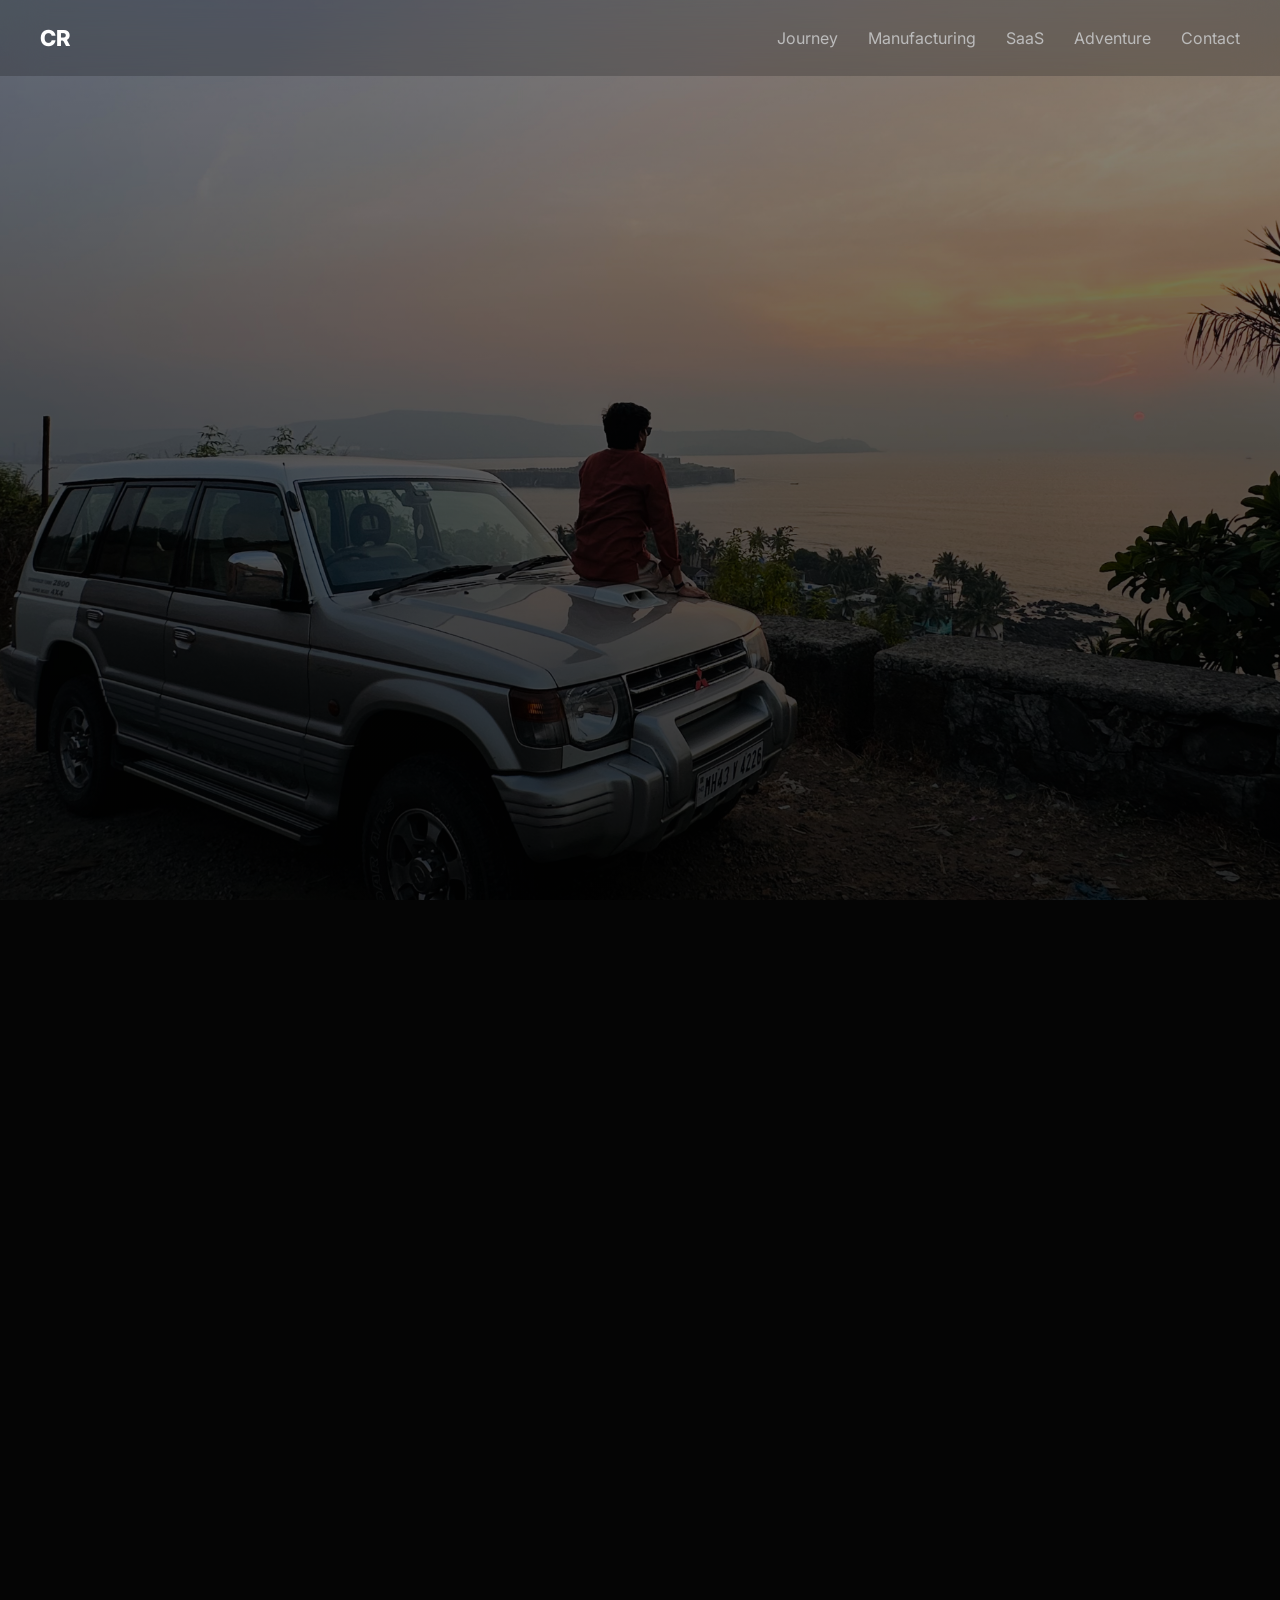
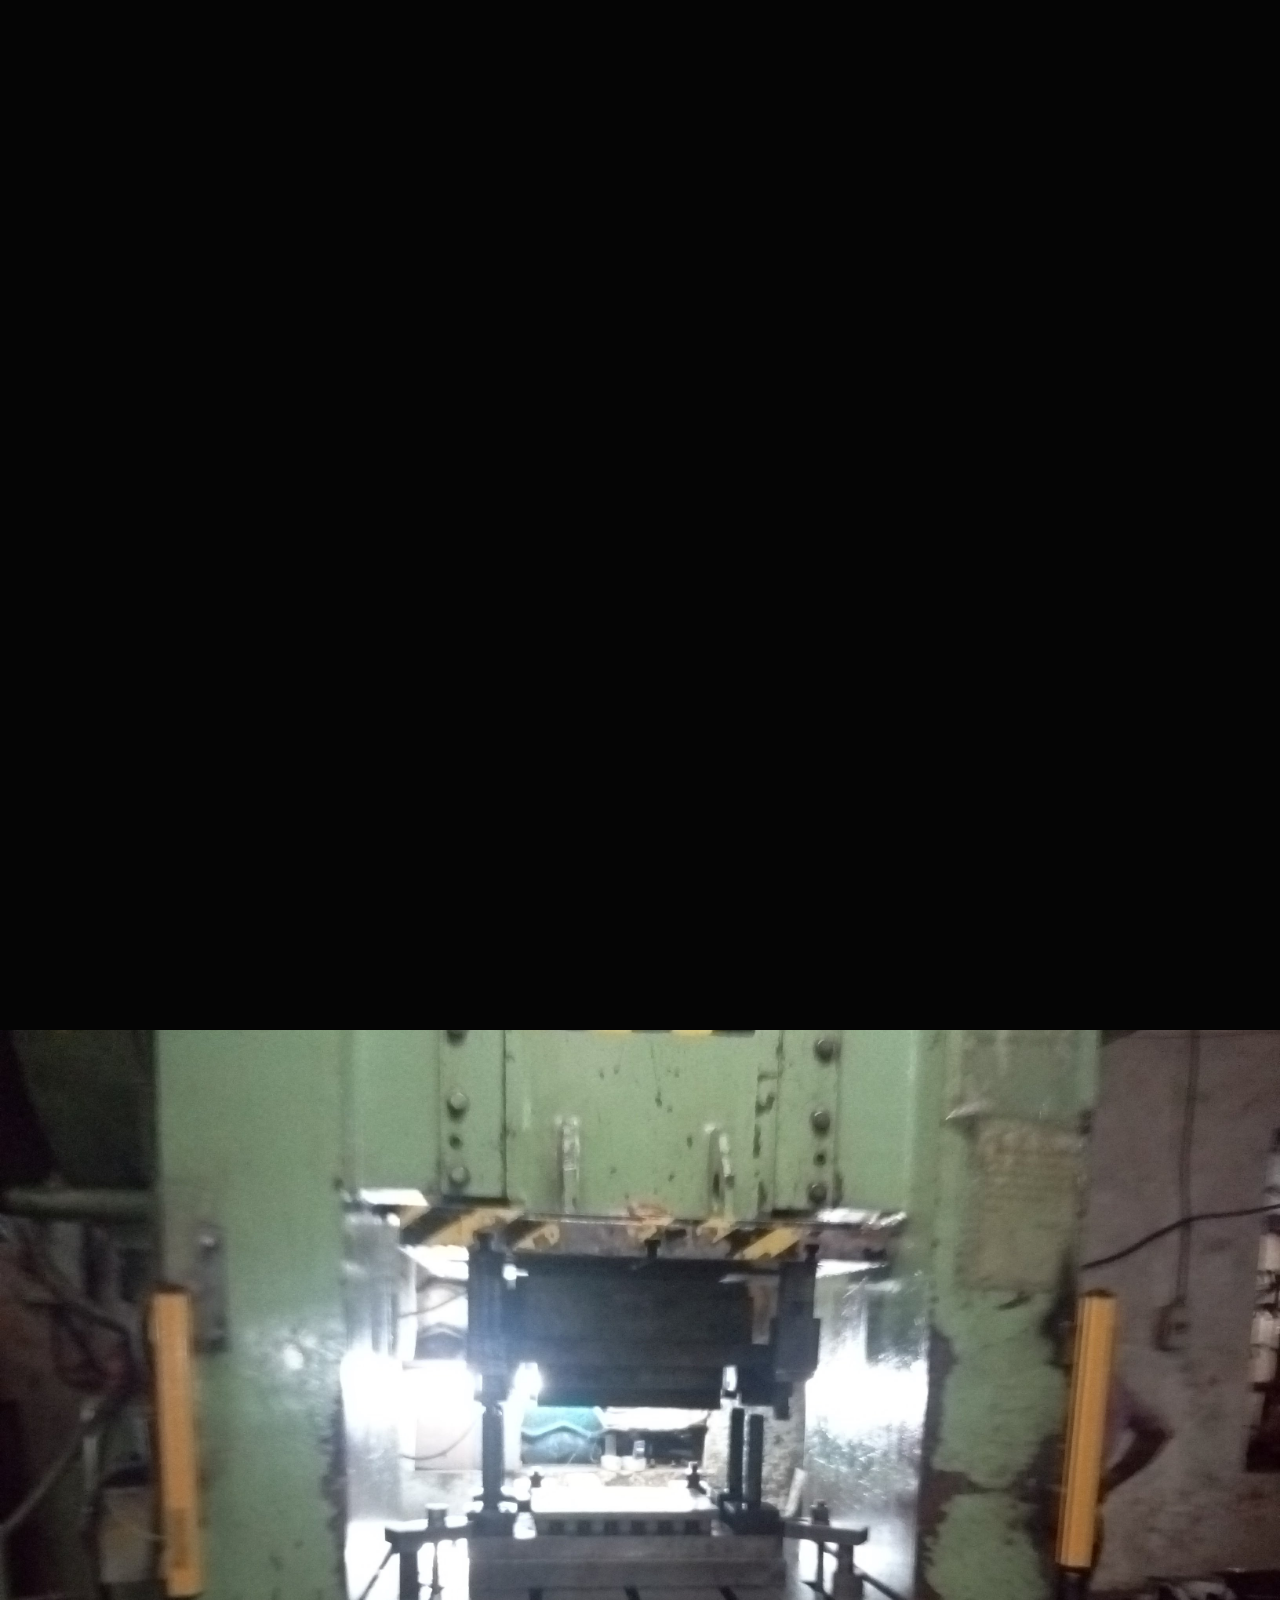
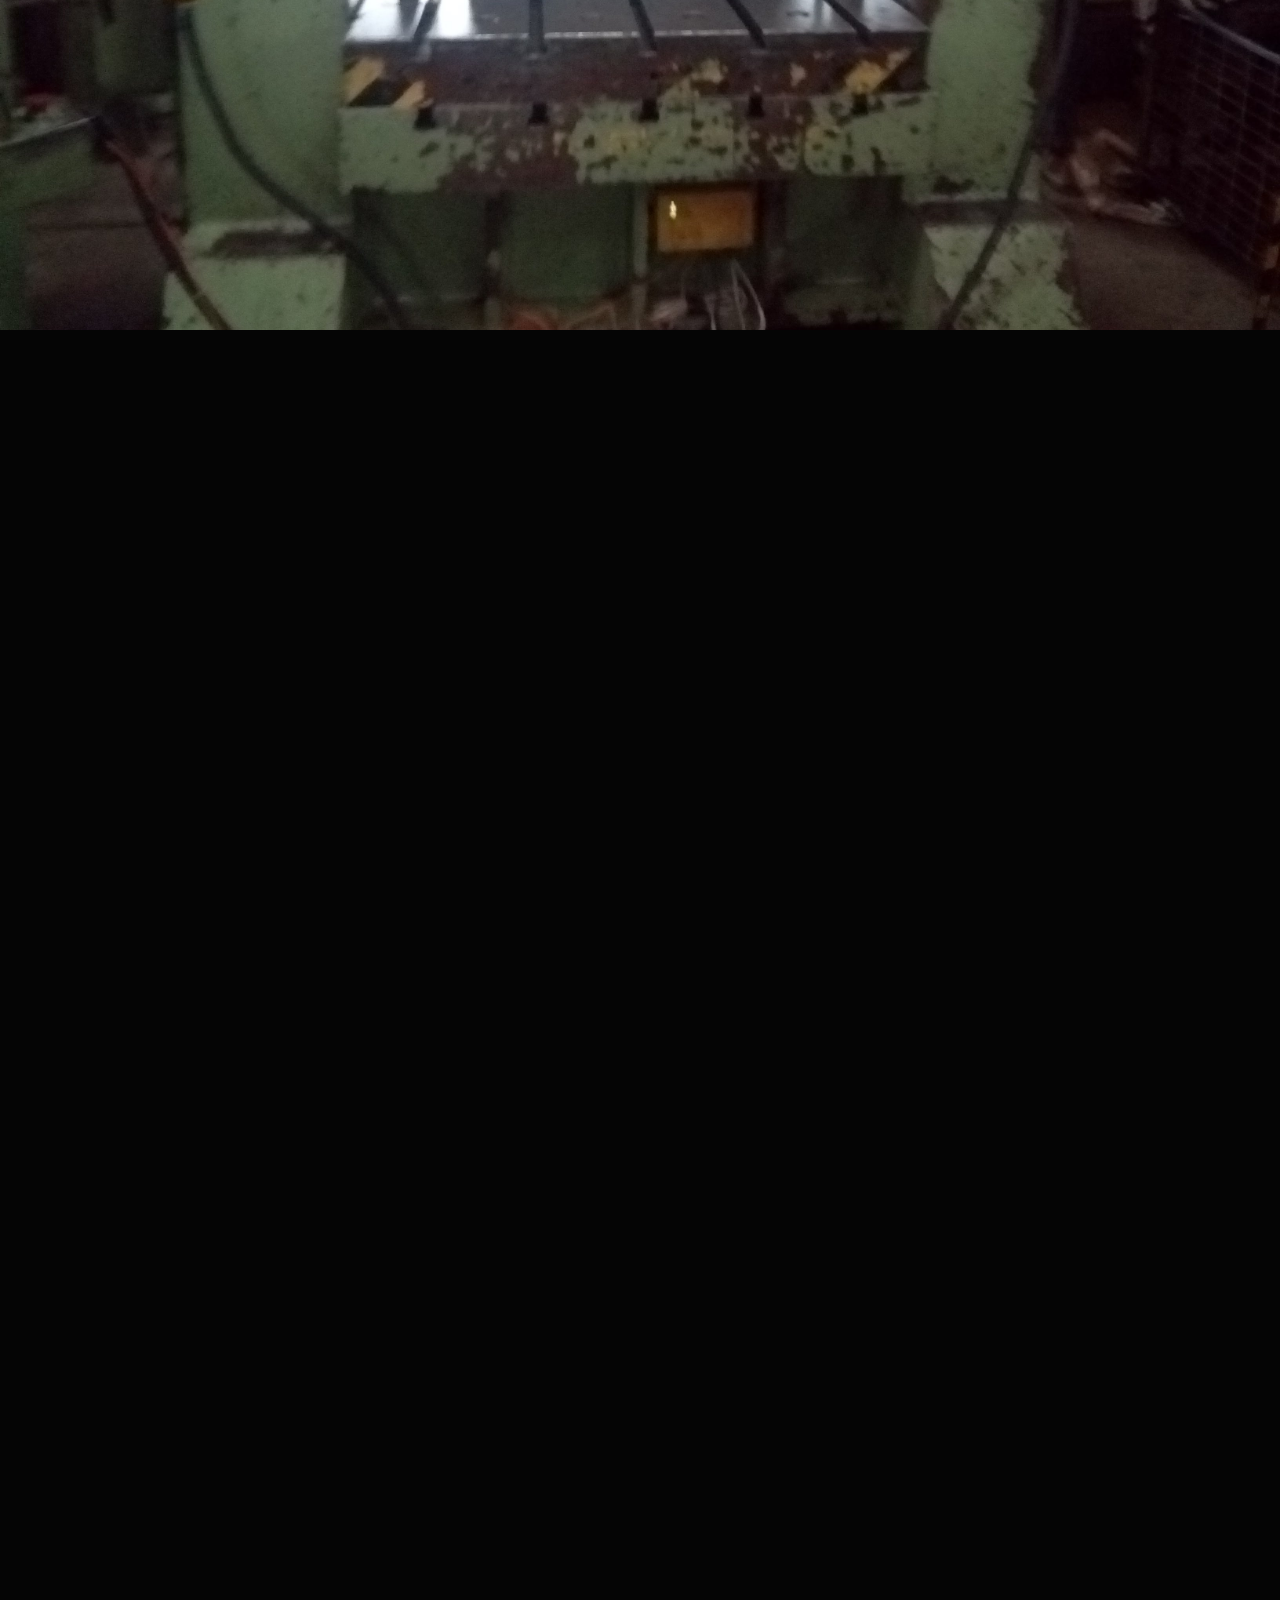
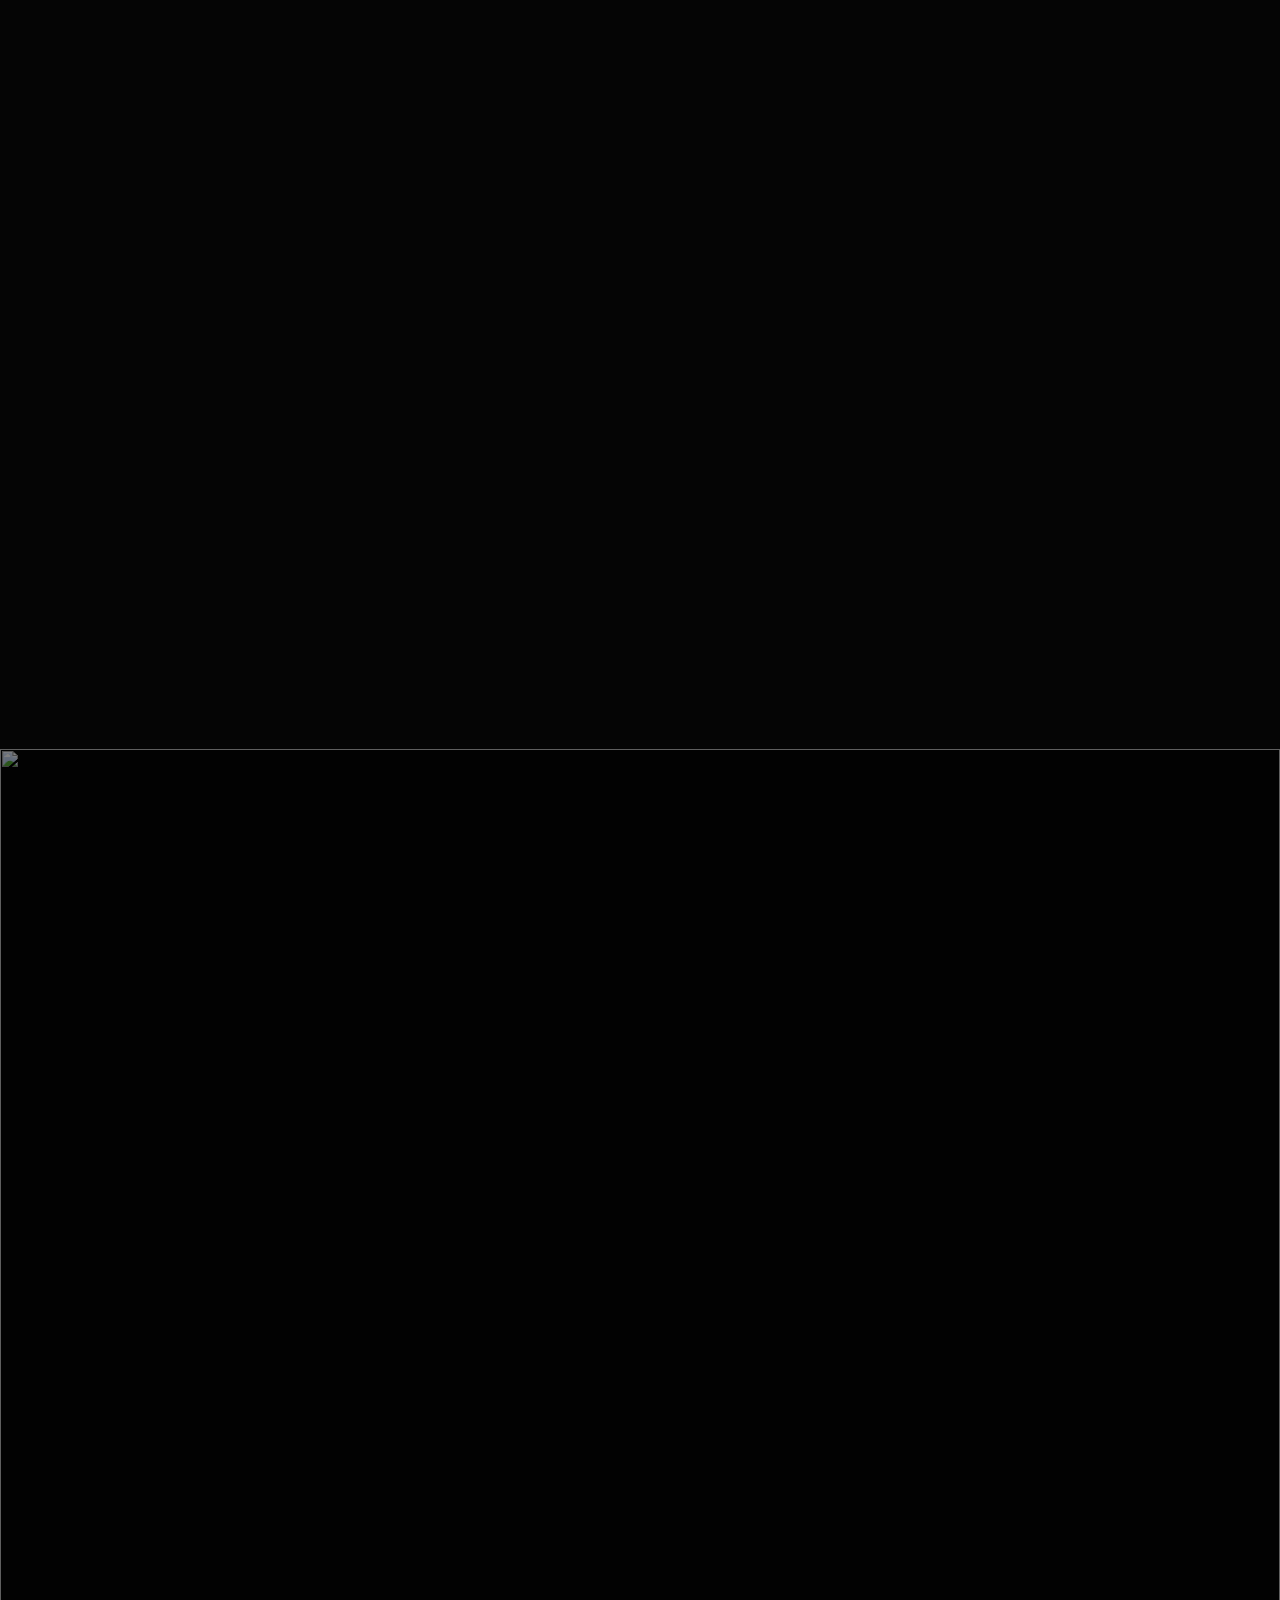
==== index.html @ ecb5261a "cinematic documentary portfolio" ====
<!DOCTYPE html>
<html lang="en">
<head>
  <meta charset="UTF-8" />
  <meta name="viewport" content="width=device-width, initial-scale=1.0" />
  <title>Chinmay Raul</title>

  <link rel="preconnect" href="https://fonts.googleapis.com">
  <link rel="preconnect" href="https://fonts.gstatic.com" crossorigin>

  <link href="https://fonts.googleapis.com/css2?family=Inter:wght@300;400;500;600;700;800;900&display=swap" rel="stylesheet">

  <link rel="stylesheet" href="style.css">

  <script src="https://cdnjs.cloudflare.com/ajax/libs/gsap/3.12.5/gsap.min.js"></script>
  <script src="https://cdnjs.cloudflare.com/ajax/libs/gsap/3.12.5/ScrollTrigger.min.js"></script>
</head>
<body>

<div class="noise"></div>

<nav>
  <div class="nav-inner">
    <div class="logo">CR</div>

    <div class="nav-links">
      <a href="#journey">Journey</a>
      <a href="#manufacturing">Manufacturing</a>
      <a href="#saas">SaaS</a>
      <a href="#adventure">Adventure</a>
      <a href="#contact">Contact</a>
    </div>
  </div>
</nav>

<section class="hero">

  <div class="hero-overlay"></div>

  <img src="hero-bg.jpg" class="hero-bg">

  <div class="hero-content">

    <div class="hero-label reveal">
      Mechanical Engineering • Manufacturing • ERP • AI Workflows
    </div>

    <h1 class="hero-title reveal">
      I started where things were loud, dusty, hot, and real.
    </h1>

    <p class="hero-description reveal">
      Factory floors. Machines. Kaizen boards. Production bottlenecks.
      That changed how I see systems forever.
    </p>

  </div>

</section>

<section class="story-section" id="journey">

  <div class="section-heading reveal">
    The Journey
  </div>

  <div class="timeline-container">

    <div class="timeline-item reveal">
      <div class="timeline-number">01</div>
      <div class="timeline-content">
        <h2>Mumbai → Nashik</h2>
        <p>
          Moving out changed the way I saw independence, systems, and work.
          Mechanical engineering pulled me deeper into machines, operations, and industrial environments.
        </p>
      </div>
    </div>

    <div class="timeline-item reveal">
      <div class="timeline-number">02</div>
      <div class="timeline-content">
        <h2>Factory Floors</h2>
        <p>
          I spent time around production lines, bottlenecks, process studies, 5S initiatives, and operational friction.
          Problems were physical. Delays were visible.
        </p>
      </div>
    </div>

    <div class="timeline-item reveal">
      <div class="timeline-number">03</div>
      <div class="timeline-content">
        <h2>Lean Manufacturing</h2>
        <p>
          Working with independent consultants exposed me to process mapping, kaizen thinking, and operational discipline.
        </p>
      </div>
    </div>

    <div class="timeline-item reveal">
      <div class="timeline-number">04</div>
      <div class="timeline-content">
        <h2>Prince Metal Works</h2>
        <p>
          Real operational ownership. Multiple responsibilities. Real-world manufacturing pressure.
        </p>
      </div>
    </div>

    <div class="timeline-item reveal">
      <div class="timeline-number">05</div>
      <div class="timeline-content">
        <h2>Startup World → ERP</h2>
        <p>
          I moved from improving physical workflows to improving digital workflows.
          The patterns were strangely similar.
        </p>
      </div>
    </div>

  </div>

</section>

<section class="image-break">
  <img src="workshop.jpg">
</section>

<section class="manufacturing-section" id="manufacturing">

  <div class="left-panel reveal">
    <img src="mech.jpg">
  </div>

  <div class="right-panel reveal">

    <div class="section-heading">
      Manufacturing Years
    </div>

    <h2>
      AutoCAD. Process studies. Utility systems. Shop floor friction.
    </h2>

    <p>
      Before SaaS and ERP systems, I was surrounded by machines, process delays, line balancing issues, production studies, and operational realities.
    </p>

    <div class="tag-row">
      <span>Lean</span>
      <span>5S</span>
      <span>Kaizen</span>
      <span>Operations</span>
      <span>AutoCAD</span>
    </div>

  </div>

</section>

<section class="saas-section" id="saas">

  <div class="section-heading reveal">
    SaaS & ERP
  </div>

  <div class="saas-grid">

    <div class="saas-card reveal">
      <img src="gocomet.jpg">

      <div class="card-content">
        <h3>GoComet</h3>

        <p>
          Hypergrowth supply chain SaaS.
          Customer onboarding, enterprise firefighting, retention, transformation programs, implementation governance.
        </p>
      </div>
    </div>

    <div class="saas-card reveal">
      <img src="qad.jpg">

      <div class="card-content">
        <h3>QAD</h3>

        <p>
          ERP modernization, enterprise transformation, stakeholder management, operational adoption, AI workflow thinking.
        </p>
      </div>
    </div>

  </div>

</section>

<section class="adventure-section" id="adventure">

  <img src="riding.jpg" class="adventure-bg">

  <div class="adventure-overlay"></div>

  <div class="adventure-content reveal">

    <div class="section-heading">
      Movement
    </div>

    <h2>
      Outside work I kept chasing movement.
    </h2>

    <p>
      Roads. Machines. Water. Altitude. Distance.
      
      River rafting. Scuba diving. Kayaking. Rock climbing.
      Mumbai to Leh-Ladakh rides with no backup vehicle.
    </p>

  </div>

</section>

<section class="awards-section">

  <div class="section-heading reveal">
    Some moments stayed with me.
  </div>

  <div class="awards-grid">

    <div class="award-card reveal">
      <img src="awards.jpg">

      <h3>Innovation & Recognition</h3>

      <p>
        First runner-up awards, innovation programs, operational presentations, and startup recognition moments.
      </p>
    </div>

  </div>

</section>

<footer id="contact">

  <h2 class="reveal">Chinmay Raul</h2>

  <p class="reveal">
    ERP • Manufacturing • AI Workflows • Operations
  </p>

  <div class="footer-links reveal">
    <a href="mailto:raulchinmay@gmail.com">Email</a>
    <a href="https://www.linkedin.com/in/chinmayraul/" target="_blank">LinkedIn</a>
  </div>

</footer>

<script src="script.js"></script>

</body>
</html>
---- style.css ----
*{
  margin:0;
  padding:0;
  box-sizing:border-box;
}

:root{
  --bg:#050505;
  --text:#f5f5f5;
  --muted:#999;
}

html{
  scroll-behavior:smooth;
}

body{
  font-family:'Inter',sans-serif;
  background:#050505;
  color:white;
  overflow-x:hidden;
}

.noise{
  position:fixed;
  inset:0;
  background-image:url('https://grainy-gradients.vercel.app/noise.svg');
  opacity:0.03;
  pointer-events:none;
  z-index:9999;
}

nav{
  position:fixed;
  width:100%;
  top:0;
  left:0;
  z-index:1000;
  backdrop-filter:blur(20px);
  background:rgba(0,0,0,0.2);
}

.nav-inner{
  max-width:1400px;
  margin:auto;
  padding:25px 40px;
  display:flex;
  justify-content:space-between;
  align-items:center;
}

.logo{
  font-size:22px;
  font-weight:800;
}

.nav-links{
  display:flex;
  gap:30px;
}

.nav-links a{
  text-decoration:none;
  color:#bbb;
}

.hero{
  height:100vh;
  position:relative;
  overflow:hidden;
}

.hero-bg{
  width:100%;
  height:100%;
  object-fit:cover;
  position:absolute;
  inset:0;
  transform:scale(1.1);
}

.hero-overlay{
  position:absolute;
  inset:0;
  background:linear-gradient(to bottom, rgba(0,0,0,0.4), rgba(0,0,0,0.8));
  z-index:1;
}

.hero-content{
  position:relative;
  z-index:2;
  max-width:1100px;
  margin:auto;
  height:100%;
  display:flex;
  flex-direction:column;
  justify-content:center;
  padding:0 40px;
}

.hero-label{
  color:#bbb;
  letter-spacing:2px;
  margin-bottom:20px;
  text-transform:uppercase;
}

.hero-title{
  font-size:clamp(60px,10vw,140px);
  line-height:0.95;
  max-width:1000px;
  margin-bottom:30px;
}

.hero-description{
  font-size:24px;
  line-height:1.8;
  max-width:800px;
  color:#ddd;
}

.story-section,
.manufacturing-section,
.saas-section,
.awards-section{
  max-width:1400px;
  margin:auto;
  padding:140px 40px;
}

.section-heading{
  color:#888;
  text-transform:uppercase;
  letter-spacing:3px;
  margin-bottom:40px;
}

.timeline-container{
  display:flex;
  flex-direction:column;
  gap:120px;
}

.timeline-item{
  display:grid;
  grid-template-columns:150px 1fr;
  gap:60px;
}

.timeline-number{
  font-size:90px;
  color:#1b1b1b;
  font-weight:800;
}

.timeline-content h2{
  font-size:58px;
  margin-bottom:20px;
}

.timeline-content p{
  font-size:22px;
  line-height:1.9;
  color:#ccc;
  max-width:850px;
}

.image-break img{
  width:100%;
  height:100vh;
  object-fit:cover;
}

.manufacturing-section{
  display:grid;
  grid-template-columns:1fr 1fr;
  gap:80px;
  align-items:center;
}

.left-panel img{
  width:100%;
  border-radius:30px;
}

.right-panel h2{
  font-size:72px;
  line-height:1.1;
  margin-bottom:30px;
}

.right-panel p{
  font-size:22px;
  line-height:1.9;
  color:#ccc;
}

.tag-row{
  display:flex;
  flex-wrap:wrap;
  gap:15px;
  margin-top:40px;
}

.tag-row span{
  padding:12px 20px;
  border-radius:999px;
  background:#121212;
}

.saas-grid{
  display:grid;
  grid-template-columns:1fr 1fr;
  gap:40px;
}

.saas-card{
  background:#0d0d0d;
  border-radius:30px;
  overflow:hidden;
}

.saas-card img{
  width:100%;
  height:450px;
  object-fit:cover;
}

.card-content{
  padding:40px;
}

.card-content h3{
  font-size:40px;
  margin-bottom:20px;
}

.card-content p{
  color:#ccc;
  line-height:1.8;
  font-size:18px;
}

.adventure-section{
  position:relative;
  height:100vh;
  overflow:hidden;
}

.adventure-bg{
  width:100%;
  height:100%;
  object-fit:cover;
  position:absolute;
  inset:0;
}

.adventure-overlay{
  position:absolute;
  inset:0;
  background:rgba(0,0,0,0.5);
}

.adventure-content{
  position:relative;
  z-index:2;
  height:100%;
  display:flex;
  flex-direction:column;
  justify-content:center;
  max-width:1000px;
  margin:auto;
  padding:0 40px;
}

.adventure-content h2{
  font-size:90px;
  margin-bottom:30px;
  line-height:1;
}

.adventure-content p{
  font-size:24px;
  line-height:1.9;
  color:#ddd;
}

.awards-grid{
  display:grid;
  grid-template-columns:1fr;
}

.award-card img{
  width:100%;
  border-radius:30px;
  margin-bottom:30px;
}

.award-card h3{
  font-size:48px;
  margin-bottom:20px;
}

.award-card p{
  font-size:22px;
  line-height:1.9;
  color:#ccc;
}

footer{
  padding:160px 40px;
  text-align:center;
}

footer h2{
  font-size:90px;
  margin-bottom:30px;
}

footer p{
  color:#aaa;
  margin-bottom:40px;
}

.footer-links{
  display:flex;
  justify-content:center;
  gap:30px;
}

.footer-links a{
  color:white;
  text-decoration:none;
}

.reveal{
  opacity:0;
  transform:translateY(80px);
}

@media(max-width:900px){

  .nav-links{
    display:none;
  }

  .timeline-item,
  .manufacturing-section,
  .saas-grid{
    grid-template-columns:1fr;
  }

  .hero-title,
  .adventure-content h2,
  .right-panel h2,
  .timeline-content h2,
  footer h2{
    font-size:48px;
  }

}
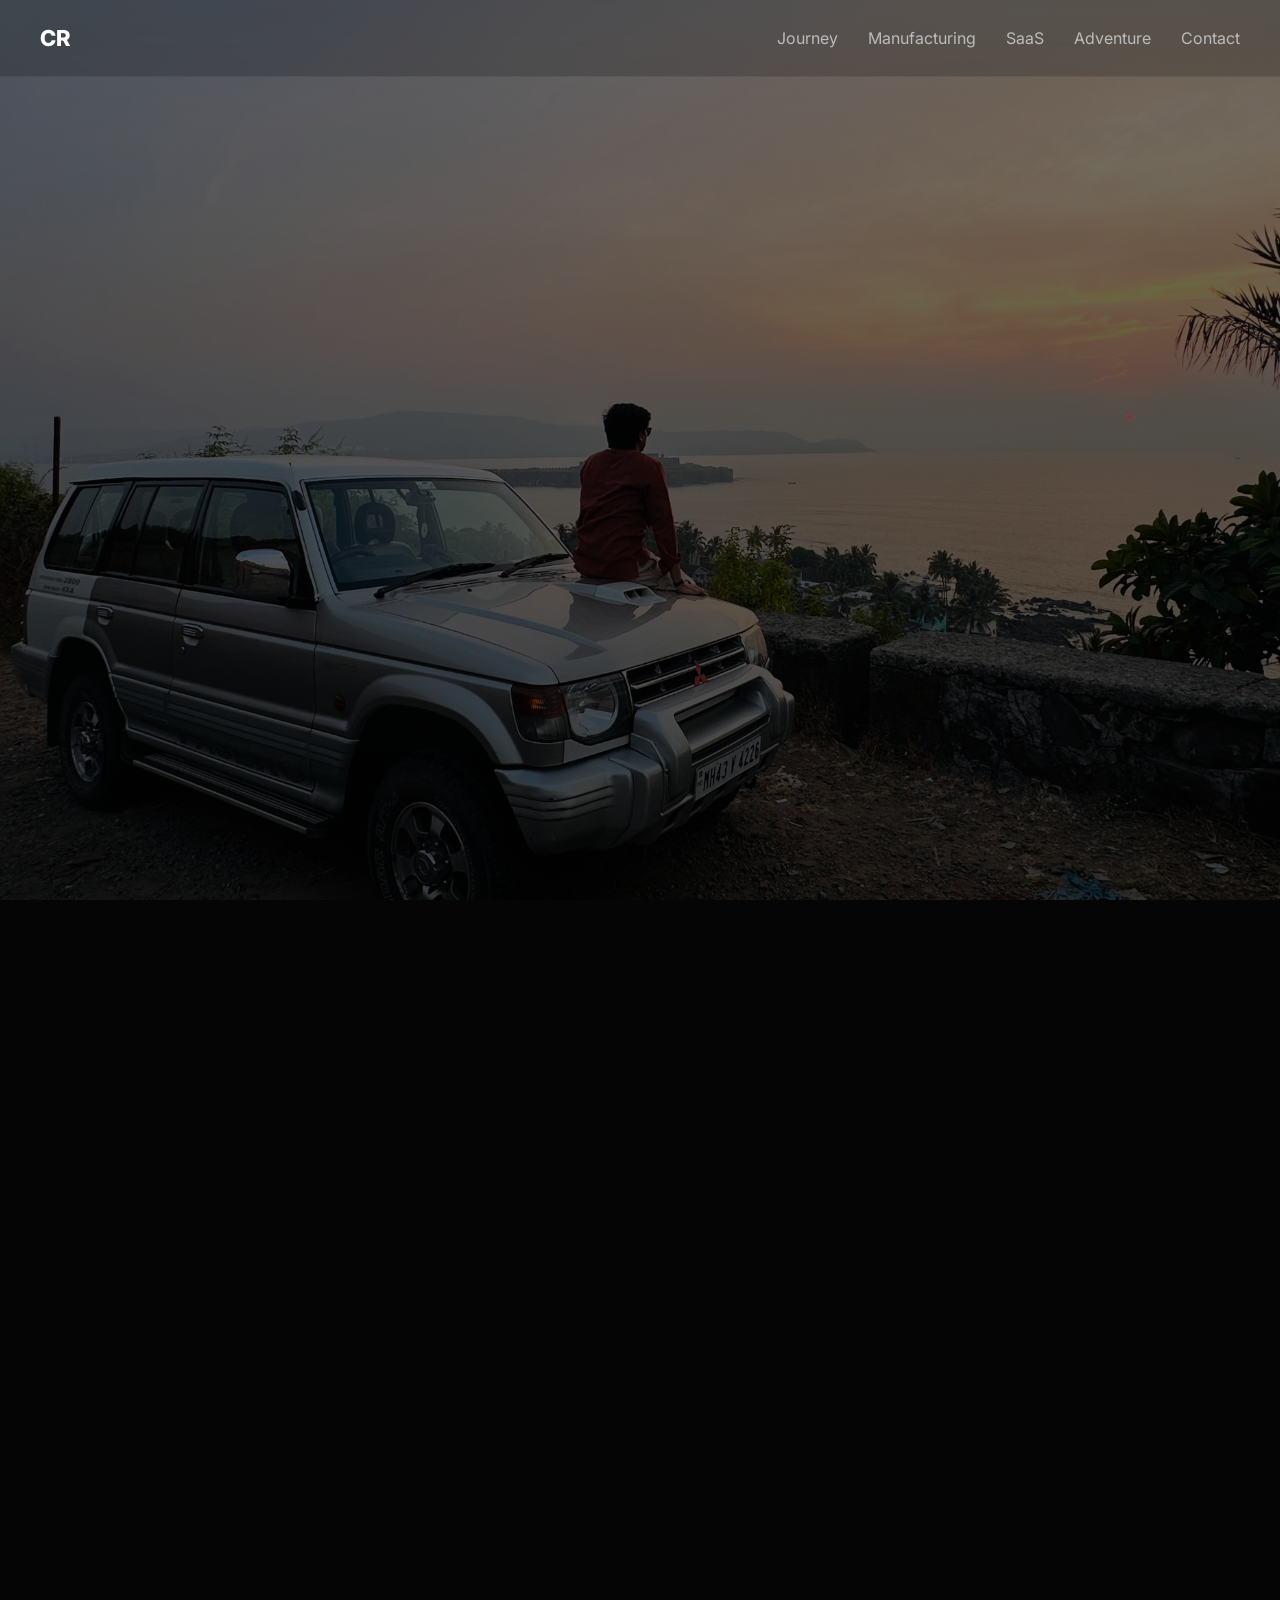
==== commit 3664439c: "improved cinematic hero layout" ====
--- a/index.html
+++ b/index.html
@@ -3,6 +3,7 @@
 <head>
   <meta charset="UTF-8" />
   <meta name="viewport" content="width=device-width, initial-scale=1.0" />
+
   <title>Chinmay Raul</title>
 
   <link rel="preconnect" href="https://fonts.googleapis.com">
@@ -15,13 +16,18 @@
   <script src="https://cdnjs.cloudflare.com/ajax/libs/gsap/3.12.5/gsap.min.js"></script>
   <script src="https://cdnjs.cloudflare.com/ajax/libs/gsap/3.12.5/ScrollTrigger.min.js"></script>
 </head>
+
 <body>
 
 <div class="noise"></div>
 
 <nav>
+
   <div class="nav-inner">
-    <div class="logo">CR</div>
+
+    <div class="logo">
+      CR
+    </div>
 
     <div class="nav-links">
       <a href="#journey">Journey</a>
@@ -30,7 +36,9 @@
       <a href="#adventure">Adventure</a>
       <a href="#contact">Contact</a>
     </div>
-  </div>
+
+  </div>
+
 </nav>
 
 <section class="hero">
@@ -58,7 +66,7 @@
 
 </section>
 
-<section class="story-section" id="journey">
+<section class="story-section fade-section" id="journey">
 
   <div class="section-heading reveal">
     The Journey
@@ -67,70 +75,128 @@
   <div class="timeline-container">
 
     <div class="timeline-item reveal">
-      <div class="timeline-number">01</div>
-      <div class="timeline-content">
-        <h2>Mumbai → Nashik</h2>
+
+      <div class="timeline-number">
+        01
+      </div>
+
+      <div class="timeline-content">
+
+        <h2>
+          Mumbai → Nashik
+        </h2>
+
         <p>
           Moving out changed the way I saw independence, systems, and work.
-          Mechanical engineering pulled me deeper into machines, operations, and industrial environments.
-        </p>
-      </div>
-    </div>
-
-    <div class="timeline-item reveal">
-      <div class="timeline-number">02</div>
-      <div class="timeline-content">
-        <h2>Factory Floors</h2>
-        <p>
-          I spent time around production lines, bottlenecks, process studies, 5S initiatives, and operational friction.
+          Mechanical engineering pulled me deeper into machines, operations,
+          and industrial environments.
+        </p>
+
+      </div>
+
+    </div>
+
+    <div class="timeline-item reveal">
+
+      <div class="timeline-number">
+        02
+      </div>
+
+      <div class="timeline-content">
+
+        <h2>
+          Factory Floors
+        </h2>
+
+        <p>
+          I spent time around production lines, bottlenecks, process studies,
+          5S initiatives, and operational friction.
           Problems were physical. Delays were visible.
         </p>
-      </div>
-    </div>
-
-    <div class="timeline-item reveal">
-      <div class="timeline-number">03</div>
-      <div class="timeline-content">
-        <h2>Lean Manufacturing</h2>
-        <p>
-          Working with independent consultants exposed me to process mapping, kaizen thinking, and operational discipline.
-        </p>
-      </div>
-    </div>
-
-    <div class="timeline-item reveal">
-      <div class="timeline-number">04</div>
-      <div class="timeline-content">
-        <h2>Prince Metal Works</h2>
-        <p>
-          Real operational ownership. Multiple responsibilities. Real-world manufacturing pressure.
-        </p>
-      </div>
-    </div>
-
-    <div class="timeline-item reveal">
-      <div class="timeline-number">05</div>
-      <div class="timeline-content">
-        <h2>Startup World → ERP</h2>
+
+      </div>
+
+    </div>
+
+    <div class="timeline-item reveal">
+
+      <div class="timeline-number">
+        03
+      </div>
+
+      <div class="timeline-content">
+
+        <h2>
+          Lean Manufacturing
+        </h2>
+
+        <p>
+          Working with independent consultants exposed me to process mapping,
+          kaizen thinking, and operational discipline.
+        </p>
+
+      </div>
+
+    </div>
+
+    <div class="timeline-item reveal">
+
+      <div class="timeline-number">
+        04
+      </div>
+
+      <div class="timeline-content">
+
+        <h2>
+          Prince Metal Works
+        </h2>
+
+        <p>
+          Real operational ownership. Multiple responsibilities.
+          Real-world manufacturing pressure.
+        </p>
+
+      </div>
+
+    </div>
+
+    <div class="timeline-item reveal">
+
+      <div class="timeline-number">
+        05
+      </div>
+
+      <div class="timeline-content">
+
+        <h2>
+          Startup World → ERP
+        </h2>
+
         <p>
           I moved from improving physical workflows to improving digital workflows.
           The patterns were strangely similar.
         </p>
-      </div>
-    </div>
-
-  </div>
-
-</section>
-
-<section class="image-break">
+
+      </div>
+
+    </div>
+
+  </div>
+
+</section>
+
+<section class="image-break fade-section">
+
   <img src="workshop.jpg">
-</section>
-
-<section class="manufacturing-section" id="manufacturing">
+
+</section>
+
+<section class="manufacturing-section fade-section" id="manufacturing">
 
   <div class="left-panel reveal">
+
     <img src="mech.jpg">
+
   </div>
 
   <div class="right-panel reveal">
@@ -144,7 +210,9 @@
     </h2>
 
     <p>
-      Before SaaS and ERP systems, I was surrounded by machines, process delays, line balancing issues, production studies, and operational realities.
+      Before SaaS and ERP systems, I was surrounded by machines,
+      process delays, line balancing issues, production studies,
+      and operational realities.
     </p>
 
     <div class="tag-row">
@@ -159,7 +227,7 @@
 
 </section>
 
-<section class="saas-section" id="saas">
+<section class="saas-section fade-section" id="saas">
 
   <div class="section-heading reveal">
     SaaS & ERP
@@ -168,35 +236,50 @@
   <div class="saas-grid">
 
     <div class="saas-card reveal">
+
       <img src="gocomet.jpg">
 
       <div class="card-content">
-        <h3>GoComet</h3>
+
+        <h3>
+          GoComet
+        </h3>
 
         <p>
           Hypergrowth supply chain SaaS.
-          Customer onboarding, enterprise firefighting, retention, transformation programs, implementation governance.
-        </p>
-      </div>
+          Customer onboarding, enterprise firefighting, retention,
+          transformation programs, implementation governance.
+        </p>
+
+      </div>
+
     </div>
 
     <div class="saas-card reveal">
+
       <img src="qad.jpg">
 
       <div class="card-content">
-        <h3>QAD</h3>
-
-        <p>
-          ERP modernization, enterprise transformation, stakeholder management, operational adoption, AI workflow thinking.
-        </p>
-      </div>
-    </div>
-
-  </div>
-
-</section>
-
-<section class="adventure-section" id="adventure">
+
+        <h3>
+          QAD
+        </h3>
+
+        <p>
+          ERP modernization, enterprise transformation,
+          stakeholder management, operational adoption,
+          AI workflow thinking.
+        </p>
+
+      </div>
+
+    </div>
+
+  </div>
+
+</section>
+
+<section class="adventure-section fade-section" id="adventure">
 
   <img src="riding.jpg" class="adventure-bg">
 
@@ -214,8 +297,10 @@
 
     <p>
       Roads. Machines. Water. Altitude. Distance.
-      
-      River rafting. Scuba diving. Kayaking. Rock climbing.
+
+      River rafting. Scuba diving. Kayaking.
+      Rock climbing.
+
       Mumbai to Leh-Ladakh rides with no backup vehicle.
     </p>
 
@@ -223,7 +308,7 @@
 
 </section>
 
-<section class="awards-section">
+<section class="awards-section fade-section">
 
   <div class="section-heading reveal">
     Some moments stayed with me.
@@ -232,13 +317,18 @@
   <div class="awards-grid">
 
     <div class="award-card reveal">
+
       <img src="awards.jpg">
 
-      <h3>Innovation & Recognition</h3>
+      <h3>
+        Innovation & Recognition
+      </h3>
 
       <p>
-        First runner-up awards, innovation programs, operational presentations, and startup recognition moments.
+        First runner-up awards, innovation programs,
+        operational presentations, and startup recognition moments.
       </p>
+
     </div>
 
   </div>
@@ -247,15 +337,24 @@
 
 <footer id="contact">
 
-  <h2 class="reveal">Chinmay Raul</h2>
+  <h2 class="reveal">
+    Chinmay Raul
+  </h2>
 
   <p class="reveal">
     ERP • Manufacturing • AI Workflows • Operations
   </p>
 
   <div class="footer-links reveal">
-    <a href="mailto:raulchinmay@gmail.com">Email</a>
-    <a href="https://www.linkedin.com/in/chinmayraul/" target="_blank">LinkedIn</a>
+
+    <a href="mailto:raulchinmay@gmail.com">
+      Email
+    </a>
+
+    <a href="https://www.linkedin.com/in/chinmayraul/" target="_blank">
+      LinkedIn
+    </a>
+
   </div>
 
 </footer>
--- a/style.css
+++ b/style.css
@@ -36,8 +36,9 @@
   top:0;
   left:0;
   z-index:1000;
-  backdrop-filter:blur(20px);
-  background:rgba(0,0,0,0.2);
+  backdrop-filter:blur(14px);
+  background:rgba(0,0,0,0.18);
+  border-bottom:1px solid rgba(255,255,255,0.06);
 }
 
 .nav-inner{
@@ -62,6 +63,11 @@
 .nav-links a{
   text-decoration:none;
   color:#bbb;
+  transition:0.3s ease;
+}
+
+.nav-links a:hover{
+  color:white;
 }
 
 .hero{
@@ -76,26 +82,32 @@
   object-fit:cover;
   position:absolute;
   inset:0;
-  transform:scale(1.1);
+  transform:scale(1.08);
+  filter:brightness(0.65);
 }
 
 .hero-overlay{
   position:absolute;
   inset:0;
-  background:linear-gradient(to bottom, rgba(0,0,0,0.4), rgba(0,0,0,0.8));
+  background:
+    linear-gradient(
+      to bottom,
+      rgba(0,0,0,0.25),
+      rgba(0,0,0,0.55)
+    );
   z-index:1;
 }
 
 .hero-content{
   position:relative;
   z-index:2;
-  max-width:1100px;
+  max-width:1200px;
   margin:auto;
   height:100%;
   display:flex;
   flex-direction:column;
   justify-content:center;
-  padding:0 40px;
+  padding:120px 60px;
 }
 
 .hero-label{
@@ -106,17 +118,19 @@
 }
 
 .hero-title{
-  font-size:clamp(60px,10vw,140px);
-  line-height:0.95;
-  max-width:1000px;
-  margin-bottom:30px;
+  font-size:clamp(70px,9vw,140px);
+  line-height:0.88;
+  max-width:1100px;
+  margin-bottom:40px;
+  font-weight:900;
+  letter-spacing:-4px;
 }
 
 .hero-description{
   font-size:24px;
   line-height:1.8;
-  max-width:800px;
-  color:#ddd;
+  max-width:760px;
+  color:rgba(255,255,255,0.82);
 }
 
 .story-section,
@@ -165,6 +179,11 @@
   max-width:850px;
 }
 
+.image-break{
+  position:relative;
+  overflow:hidden;
+}
+
 .image-break img{
   width:100%;
   height:100vh;
@@ -181,6 +200,7 @@
 .left-panel img{
   width:100%;
   border-radius:30px;
+  box-shadow:0 30px 80px rgba(0,0,0,0.5);
 }
 
 .right-panel h2{
@@ -206,6 +226,7 @@
   padding:12px 20px;
   border-radius:999px;
   background:#121212;
+  border:1px solid rgba(255,255,255,0.08);
 }
 
 .saas-grid{
@@ -218,6 +239,12 @@
   background:#0d0d0d;
   border-radius:30px;
   overflow:hidden;
+  border:1px solid rgba(255,255,255,0.05);
+  transition:0.4s ease;
+}
+
+.saas-card:hover{
+  transform:translateY(-10px);
 }
 
 .saas-card img{
@@ -258,7 +285,7 @@
 .adventure-overlay{
   position:absolute;
   inset:0;
-  background:rgba(0,0,0,0.5);
+  background:rgba(0,0,0,0.55);
 }
 
 .adventure-content{
@@ -338,17 +365,28 @@
   transform:translateY(80px);
 }
 
+.fade-section{
+  opacity:0;
+  transform:translateY(80px);
+}
+
 @media(max-width:900px){
 
-  .nav-links{
-    display:none;
+  .hero-content{
+    padding:140px 30px 80px;
   }
 
-  .timeline-item,
-  .manufacturing-section,
-  .saas-grid{
-    grid-template-columns:1fr;
+  .hero-title{
+    font-size:64px;
+    line-height:0.95;
+    letter-spacing:-2px;
   }
+
+  .hero-description{
+    font-size:20px;
+  }
+
+}
 
   .hero-title,
   .adventure-content h2,
@@ -358,4 +396,11 @@
     font-size:48px;
   }
 
+  .hero-description,
+  .timeline-content p,
+  .right-panel p,
+  .adventure-content p{
+    font-size:18px;
+  }
+
 }
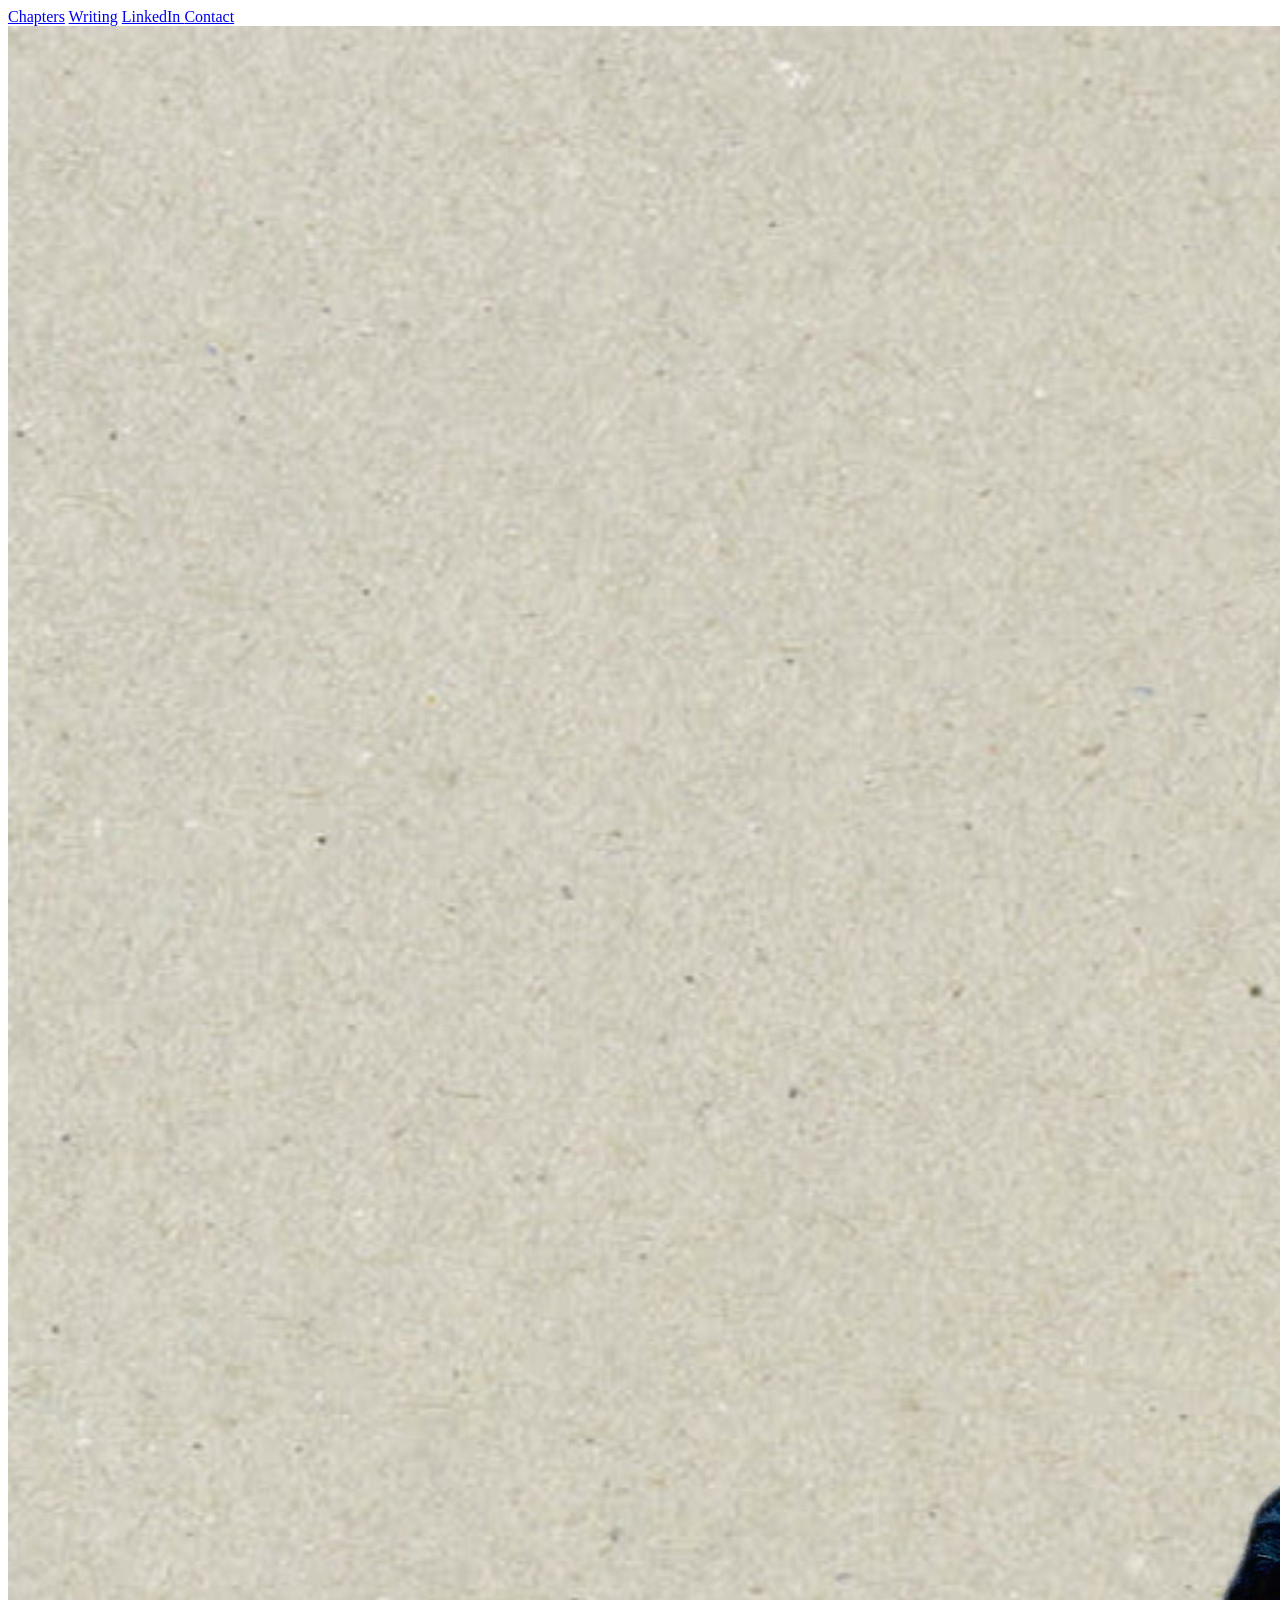
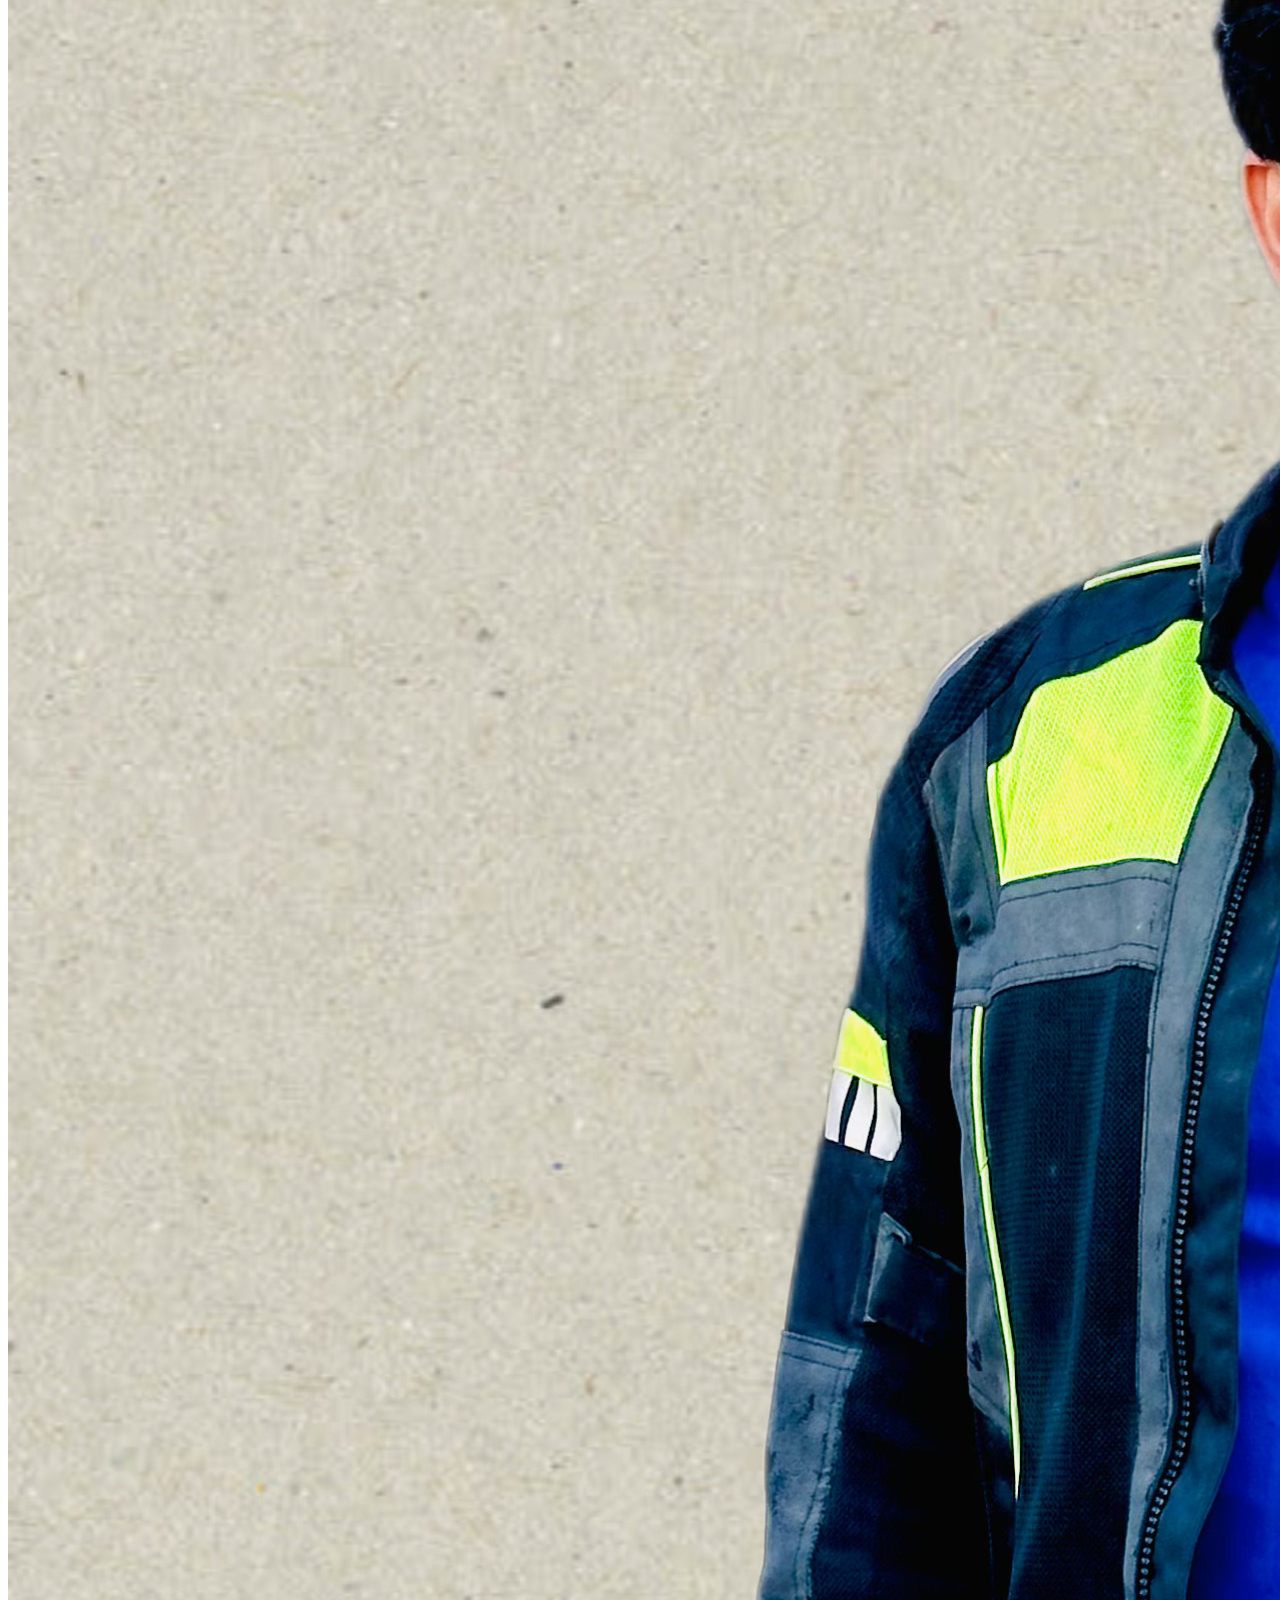
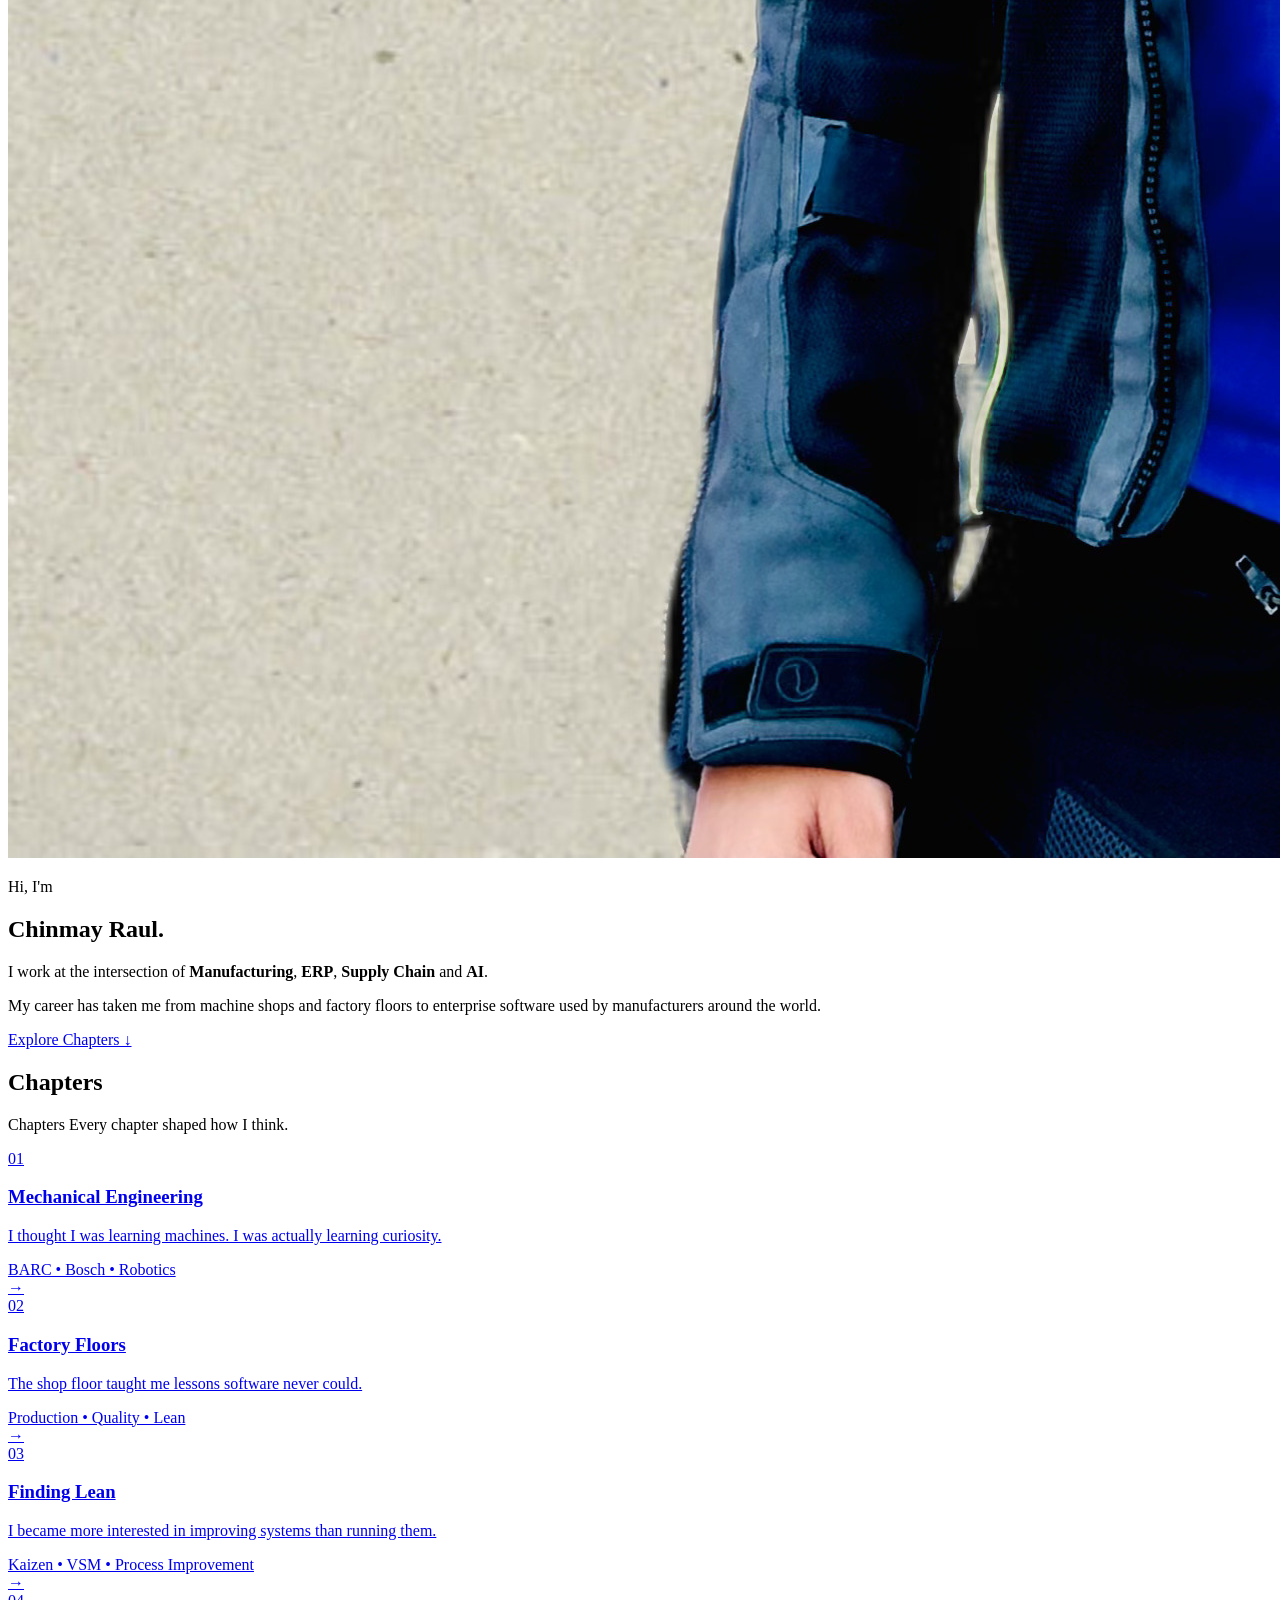
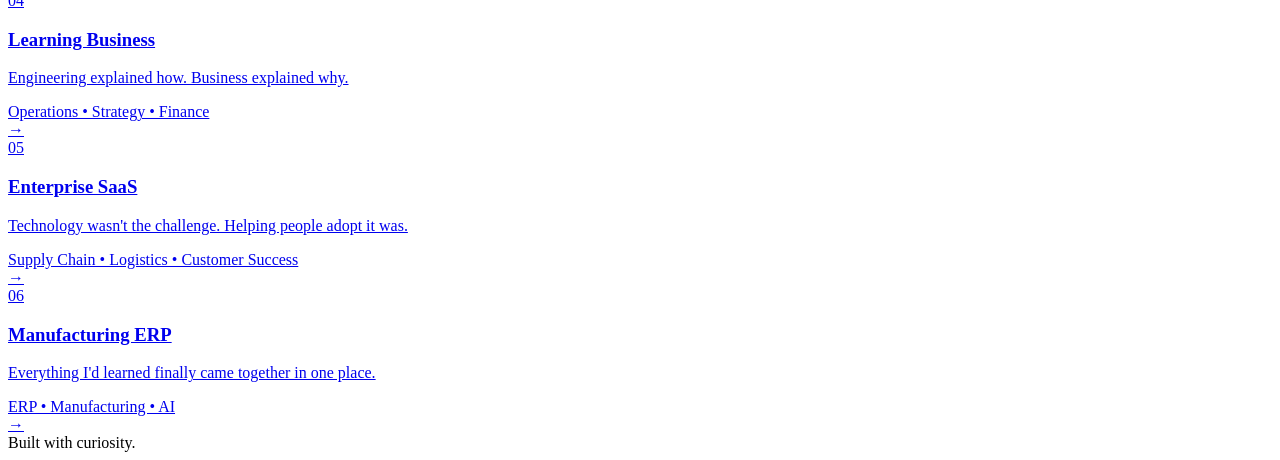
==== commit f160a13f: "Initial portfolio website" ====
--- a/index.html
+++ b/index.html
@@ -1,365 +1,383 @@
 <!DOCTYPE html>
 <html lang="en">
+
 <head>
-  <meta charset="UTF-8" />
-  <meta name="viewport" content="width=device-width, initial-scale=1.0" />
-
-  <title>Chinmay Raul</title>
-
-  <link rel="preconnect" href="https://fonts.googleapis.com">
-  <link rel="preconnect" href="https://fonts.gstatic.com" crossorigin>
-
-  <link href="https://fonts.googleapis.com/css2?family=Inter:wght@300;400;500;600;700;800;900&display=swap" rel="stylesheet">
-
-  <link rel="stylesheet" href="style.css">
-
-  <script src="https://cdnjs.cloudflare.com/ajax/libs/gsap/3.12.5/gsap.min.js"></script>
-  <script src="https://cdnjs.cloudflare.com/ajax/libs/gsap/3.12.5/ScrollTrigger.min.js"></script>
+
+    <meta charset="UTF-8">
+    <meta name="viewport" content="width=device-width, initial-scale=1.0">
+
+    <title>Chinmay Raul</title>
+
+    <link rel="preconnect" href="https://fonts.googleapis.com">
+    <link rel="preconnect" href="https://fonts.gstatic.com" crossorigin>
+
+    <link href="https://fonts.googleapis.com/css2?family=Inter:wght@300;400;500;600;700;800&display=swap" rel="stylesheet">
+
+    <link rel="stylesheet" href="css/style.css">
+
 </head>
 
 <body>
 
-<div class="noise"></div>
-
-<nav>
-
-  <div class="nav-inner">
-
-    <div class="logo">
-      CR
+<header>
+
+
+    <nav>
+
+        <a href="#chapters">Chapters</a>
+
+        <a href="#">Writing</a>
+
+        <a href="https://linkedin.com/in/chinmayraul" target="_blank">
+
+            LinkedIn
+
+        </a>
+
+        <a href="mailto:raulchinmay@gmail.com">
+
+            Contact
+
+        </a>
+
+    </nav>
+
+</header>
+
+
+
+<section class="hero">
+
+    <div class="hero-image">
+
+        <img src="assets/profile.jpg" alt="Chinmay Raul">
+
     </div>
 
-    <div class="nav-links">
-      <a href="#journey">Journey</a>
-      <a href="#manufacturing">Manufacturing</a>
-      <a href="#saas">SaaS</a>
-      <a href="#adventure">Adventure</a>
-      <a href="#contact">Contact</a>
+    <div class="hero-content">
+
+        <p class="eyebrow">
+
+            Hi, I'm
+
+        </p>
+
+        <h1>
+
+            Chinmay Raul.
+
+        </h1>
+
+        <p class="intro">
+
+            I work at the intersection of
+            <strong>Manufacturing</strong>,
+            <strong>ERP</strong>,
+            <strong>Supply Chain</strong>
+            and
+            <strong>AI</strong>.
+
+        </p>
+
+        <p class="description">
+
+            My career has taken me from
+            machine shops and factory floors
+            to enterprise software used by
+            manufacturers around the world.
+
+        </p>
+
+        <a href="#chapters" class="button">
+
+            Explore Chapters ↓
+
+        </a>
+
     </div>
 
-  </div>
-
-</nav>
-
-<section class="hero">
-
-  <div class="hero-overlay"></div>
-
-  <img src="hero-bg.jpg" class="hero-bg">
-
-  <div class="hero-content">
-
-    <div class="hero-label reveal">
-      Mechanical Engineering • Manufacturing • ERP • AI Workflows
+</section>
+
+
+
+<section id="chapters" class="chapters">
+
+    <div class="section-title">
+
+        <h2>
+
+            Chapters
+
+        </h2>
+
+        <p>
+
+           Chapters
+
+Every chapter shaped how I think.
+
+        </p>
+
     </div>
 
-    <h1 class="hero-title reveal">
-      I started where things were loud, dusty, hot, and real.
-    </h1>
-
-    <p class="hero-description reveal">
-      Factory floors. Machines. Kaizen boards. Production bottlenecks.
-      That changed how I see systems forever.
-    </p>
-
-  </div>
+
+
+    <a href="chapters/mechanical.html" class="chapter">
+
+        <div class="chapter-number">
+
+            01
+
+        </div>
+
+        <div class="chapter-content">
+
+            <h3>
+
+                Mechanical Engineering
+
+            </h3>
+
+            <p>
+
+                I thought I was learning machines.
+                I was actually learning curiosity.
+
+            </p>
+
+            <span>
+
+                BARC • Bosch • Robotics
+
+            </span>
+
+        </div>
+
+        <div class="arrow">
+
+            →
+
+        </div>
+
+    </a>
+
+
+
+    <a href="chapters/factory-floors.html" class="chapter">
+
+        <div class="chapter-number">
+
+            02
+
+        </div>
+
+        <div class="chapter-content">
+
+            <h3>
+
+                Factory Floors
+
+            </h3>
+
+            <p>
+
+                The shop floor taught me lessons
+                software never could.
+
+            </p>
+
+            <span>
+
+                Production • Quality • Lean
+
+            </span>
+
+        </div>
+
+        <div class="arrow">
+
+            →
+
+        </div>
+
+    </a>
+
+
+
+    <a href="chapters/finding-lean.html" class="chapter">
+
+        <div class="chapter-number">
+
+            03
+
+        </div>
+
+        <div class="chapter-content">
+
+            <h3>
+
+                Finding Lean
+
+            </h3>
+
+            <p>
+
+                I became more interested in
+                improving systems than running them.
+
+            </p>
+
+            <span>
+
+                Kaizen • VSM • Process Improvement
+
+            </span>
+
+        </div>
+
+        <div class="arrow">
+
+            →
+
+        </div>
+
+    </a>
+
+
+
+    <a href="chapters/learning-business.html" class="chapter">
+
+        <div class="chapter-number">
+
+            04
+
+        </div>
+
+        <div class="chapter-content">
+
+            <h3>
+
+                Learning Business
+
+            </h3>
+
+            <p>
+
+                Engineering explained how.
+                Business explained why.
+
+            </p>
+
+            <span>
+
+                Operations • Strategy • Finance
+
+            </span>
+
+        </div>
+
+        <div class="arrow">
+
+            →
+
+        </div>
+
+    </a>
+
+
+
+    <a href="chapters/enterprise-saas.html" class="chapter">
+
+        <div class="chapter-number">
+
+            05
+
+        </div>
+
+        <div class="chapter-content">
+
+            <h3>
+
+                Enterprise SaaS
+
+            </h3>
+
+            <p>
+
+                Technology wasn't the challenge.
+                Helping people adopt it was.
+
+            </p>
+
+            <span>
+
+                Supply Chain • Logistics • Customer Success
+
+            </span>
+
+        </div>
+
+        <div class="arrow">
+
+            →
+
+        </div>
+
+    </a>
+
+
+
+    <a href="chapters/manufacturing-erp.html" class="chapter">
+
+        <div class="chapter-number">
+
+            06
+
+        </div>
+
+        <div class="chapter-content">
+
+            <h3>
+
+                Manufacturing ERP
+
+            </h3>
+
+            <p>
+
+                Everything I'd learned finally
+                came together in one place.
+
+            </p>
+
+            <span>
+
+                ERP • Manufacturing • AI
+
+            </span>
+
+        </div>
+
+        <div class="arrow">
+
+            →
+
+        </div>
+
+    </a>
 
 </section>
 
-<section class="story-section fade-section" id="journey">
-
-  <div class="section-heading reveal">
-    The Journey
-  </div>
-
-  <div class="timeline-container">
-
-    <div class="timeline-item reveal">
-
-      <div class="timeline-number">
-        01
-      </div>
-
-      <div class="timeline-content">
-
-        <h2>
-          Mumbai → Nashik
-        </h2>
-
-        <p>
-          Moving out changed the way I saw independence, systems, and work.
-          Mechanical engineering pulled me deeper into machines, operations,
-          and industrial environments.
-        </p>
-
-      </div>
-
-    </div>
-
-    <div class="timeline-item reveal">
-
-      <div class="timeline-number">
-        02
-      </div>
-
-      <div class="timeline-content">
-
-        <h2>
-          Factory Floors
-        </h2>
-
-        <p>
-          I spent time around production lines, bottlenecks, process studies,
-          5S initiatives, and operational friction.
-          Problems were physical. Delays were visible.
-        </p>
-
-      </div>
-
-    </div>
-
-    <div class="timeline-item reveal">
-
-      <div class="timeline-number">
-        03
-      </div>
-
-      <div class="timeline-content">
-
-        <h2>
-          Lean Manufacturing
-        </h2>
-
-        <p>
-          Working with independent consultants exposed me to process mapping,
-          kaizen thinking, and operational discipline.
-        </p>
-
-      </div>
-
-    </div>
-
-    <div class="timeline-item reveal">
-
-      <div class="timeline-number">
-        04
-      </div>
-
-      <div class="timeline-content">
-
-        <h2>
-          Prince Metal Works
-        </h2>
-
-        <p>
-          Real operational ownership. Multiple responsibilities.
-          Real-world manufacturing pressure.
-        </p>
-
-      </div>
-
-    </div>
-
-    <div class="timeline-item reveal">
-
-      <div class="timeline-number">
-        05
-      </div>
-
-      <div class="timeline-content">
-
-        <h2>
-          Startup World → ERP
-        </h2>
-
-        <p>
-          I moved from improving physical workflows to improving digital workflows.
-          The patterns were strangely similar.
-        </p>
-
-      </div>
-
-    </div>
-
-  </div>
-
-</section>
-
-<section class="image-break fade-section">
-
-  <img src="workshop.jpg">
-
-</section>
-
-<section class="manufacturing-section fade-section" id="manufacturing">
-
-  <div class="left-panel reveal">
-
-    <img src="mech.jpg">
-
-  </div>
-
-  <div class="right-panel reveal">
-
-    <div class="section-heading">
-      Manufacturing Years
-    </div>
-
-    <h2>
-      AutoCAD. Process studies. Utility systems. Shop floor friction.
-    </h2>
-
-    <p>
-      Before SaaS and ERP systems, I was surrounded by machines,
-      process delays, line balancing issues, production studies,
-      and operational realities.
-    </p>
-
-    <div class="tag-row">
-      <span>Lean</span>
-      <span>5S</span>
-      <span>Kaizen</span>
-      <span>Operations</span>
-      <span>AutoCAD</span>
-    </div>
-
-  </div>
-
-</section>
-
-<section class="saas-section fade-section" id="saas">
-
-  <div class="section-heading reveal">
-    SaaS & ERP
-  </div>
-
-  <div class="saas-grid">
-
-    <div class="saas-card reveal">
-
-      <img src="gocomet.jpg">
-
-      <div class="card-content">
-
-        <h3>
-          GoComet
-        </h3>
-
-        <p>
-          Hypergrowth supply chain SaaS.
-          Customer onboarding, enterprise firefighting, retention,
-          transformation programs, implementation governance.
-        </p>
-
-      </div>
-
-    </div>
-
-    <div class="saas-card reveal">
-
-      <img src="qad.jpg">
-
-      <div class="card-content">
-
-        <h3>
-          QAD
-        </h3>
-
-        <p>
-          ERP modernization, enterprise transformation,
-          stakeholder management, operational adoption,
-          AI workflow thinking.
-        </p>
-
-      </div>
-
-    </div>
-
-  </div>
-
-</section>
-
-<section class="adventure-section fade-section" id="adventure">
-
-  <img src="riding.jpg" class="adventure-bg">
-
-  <div class="adventure-overlay"></div>
-
-  <div class="adventure-content reveal">
-
-    <div class="section-heading">
-      Movement
-    </div>
-
-    <h2>
-      Outside work I kept chasing movement.
-    </h2>
-
-    <p>
-      Roads. Machines. Water. Altitude. Distance.
-
-      River rafting. Scuba diving. Kayaking.
-      Rock climbing.
-
-      Mumbai to Leh-Ladakh rides with no backup vehicle.
-    </p>
-
-  </div>
-
-</section>
-
-<section class="awards-section fade-section">
-
-  <div class="section-heading reveal">
-    Some moments stayed with me.
-  </div>
-
-  <div class="awards-grid">
-
-    <div class="award-card reveal">
-
-      <img src="awards.jpg">
-
-      <h3>
-        Innovation & Recognition
-      </h3>
-
-      <p>
-        First runner-up awards, innovation programs,
-        operational presentations, and startup recognition moments.
-      </p>
-
-    </div>
-
-  </div>
-
-</section>
-
-<footer id="contact">
-
-  <h2 class="reveal">
-    Chinmay Raul
-  </h2>
-
-  <p class="reveal">
-    ERP • Manufacturing • AI Workflows • Operations
-  </p>
-
-  <div class="footer-links reveal">
-
-    <a href="mailto:raulchinmay@gmail.com">
-      Email
-    </a>
-
-    <a href="https://www.linkedin.com/in/chinmayraul/" target="_blank">
-      LinkedIn
-    </a>
-
-  </div>
+
+
+<footer>
+
+    Built with curiosity.
 
 </footer>
 
-<script src="script.js"></script>
+<script src="js/script.js"></script>
 
 </body>
+
 </html>
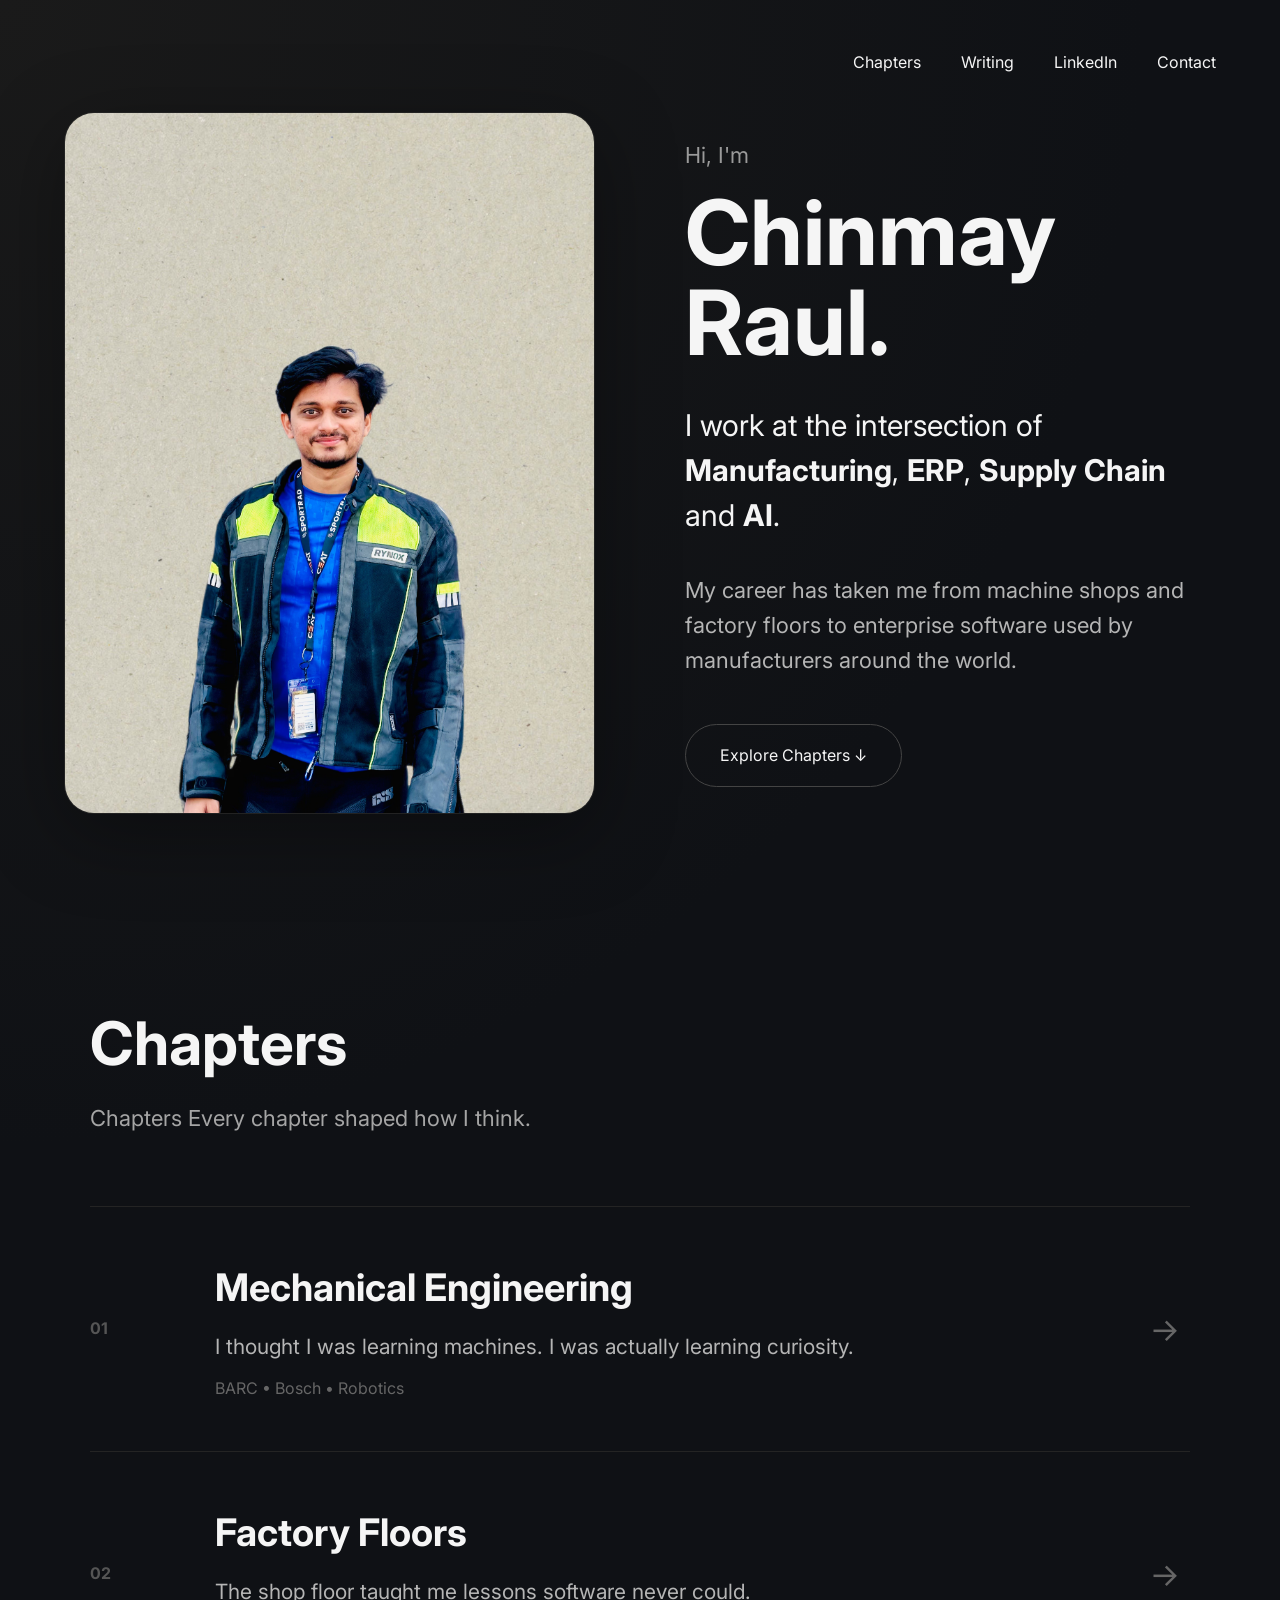
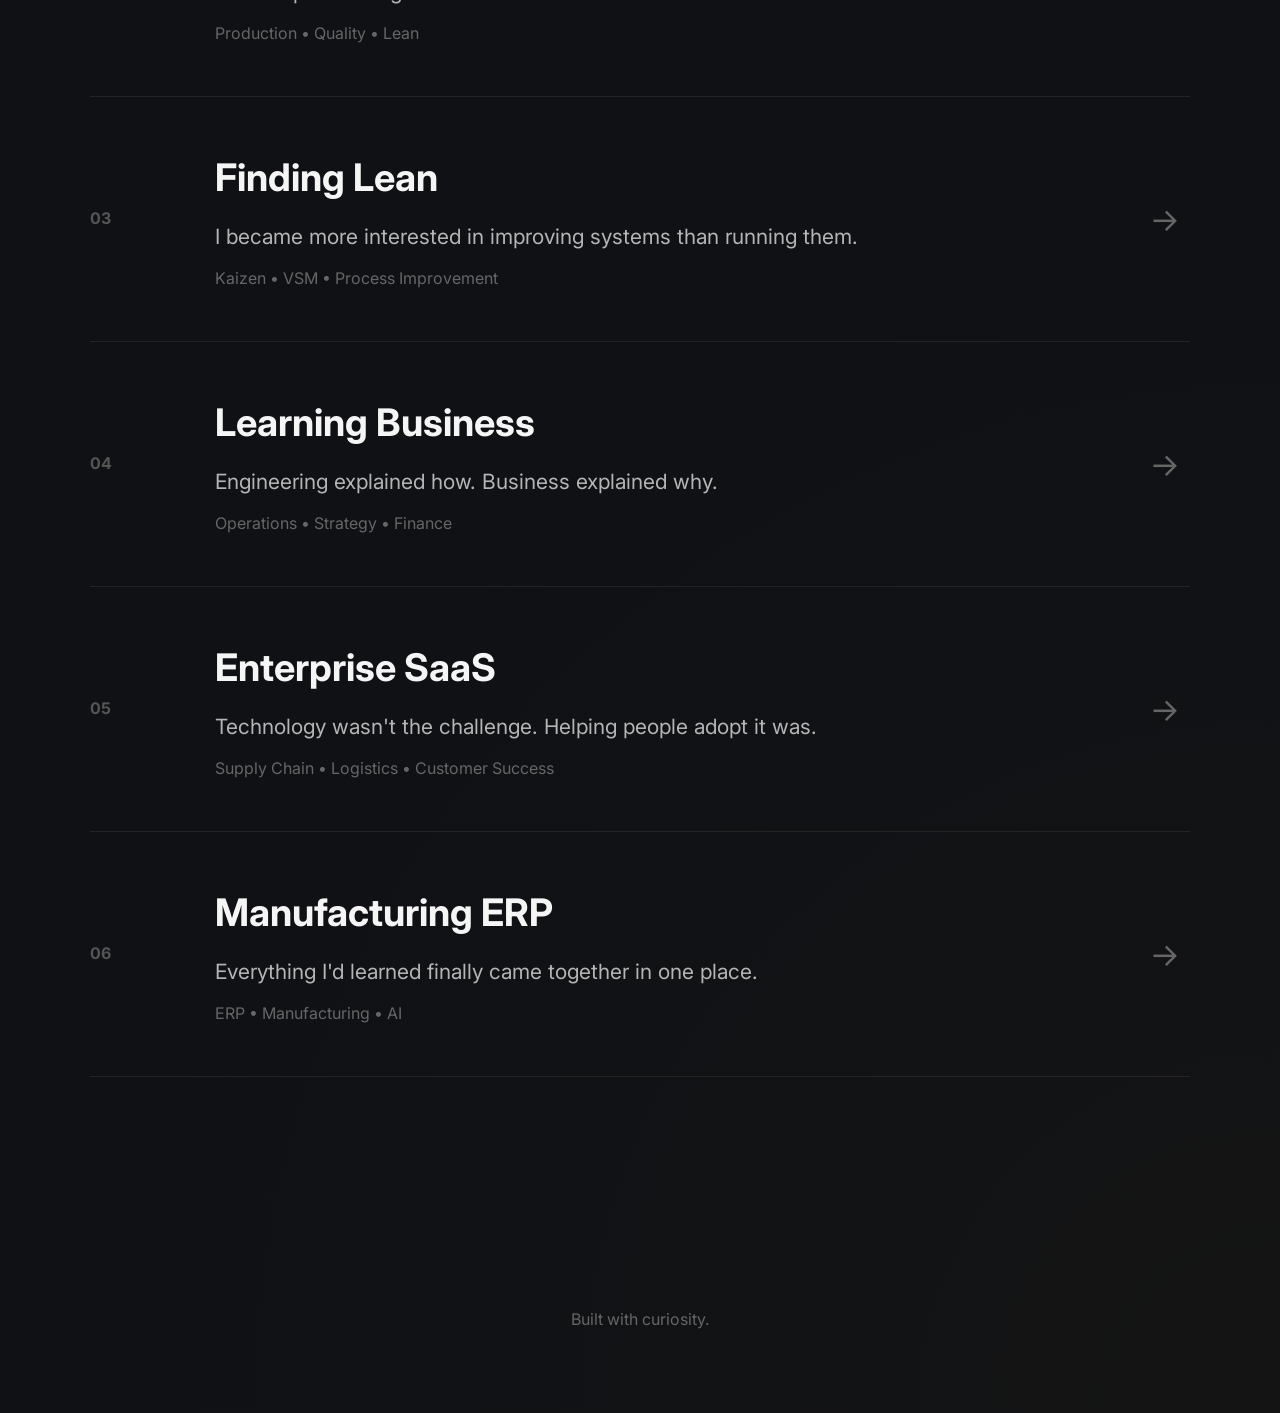
==== commit b3354014: "Fix CSS paths" ====
--- a/index.html
+++ b/index.html
@@ -13,7 +13,7 @@
 
     <link href="https://fonts.googleapis.com/css2?family=Inter:wght@300;400;500;600;700;800&display=swap" rel="stylesheet">
 
-    <link rel="stylesheet" href="css/style.css">
+    <link rel="stylesheet" href="CSS/style.css">
 
 </head>
 
--- a/CSS/style.css
+++ b/CSS/style.css
@@ -0,0 +1,320 @@
+/* ==========================================
+   RESET
+========================================== */
+
+* {
+    margin: 0;
+    padding: 0;
+    box-sizing: border-box;
+}
+
+html {
+    scroll-behavior: smooth;
+}
+
+body {
+    font-family: 'Inter', sans-serif;
+    background: #0F1115;
+    color: #F5F5F5;
+    line-height: 1.6;
+
+    background-image:
+        radial-gradient(circle at top left,#1A1A1A 0%,transparent 35%),
+        radial-gradient(circle at bottom right,#141414 0%,transparent 35%);
+}
+
+img {
+    display: block;
+    width: 100%;
+}
+
+a {
+    text-decoration: none;
+    color: inherit;
+}
+
+::selection {
+    background: #fff;
+    color: #111;
+}
+
+/* ==========================================
+   NAVIGATION
+========================================== */
+
+header{
+
+    width:min(1200px,90%);
+
+    margin:auto;
+
+    display:flex;
+
+    justify-content:flex-end;
+
+    align-items:center;
+
+    position:absolute;
+
+    left:50%;
+
+    transform:translateX(-50%);
+
+    top:50px;
+
+    background:none;
+
+}
+
+.logo {
+    font-size: 24px;
+    font-weight: 700;
+}
+
+nav {
+    display: flex;
+    gap: 40px;
+}
+
+nav a {
+    position: relative;
+    transition: .3s;
+}
+nav a::after {
+
+    content: "";
+
+    position: absolute;
+
+    left: 0;
+
+    bottom: -6px;
+
+    width: 0;
+
+    height: 1px;
+
+    background: #fff;
+
+    transition: .3s;
+
+}
+
+nav a:hover::after {
+
+    width: 100%;
+
+}
+nav a:hover {
+    opacity: .75;
+}
+
+/* ==========================================
+   HERO
+========================================== */
+
+.hero {
+    width: min(1200px, 90%);
+    margin: 80px auto;
+    min-height: 85vh;
+    display: grid;
+    grid-template-columns: 1fr 1fr;
+    gap: 90px;
+    align-items: center;
+}
+
+.hero-image {
+    border-radius: 30px;
+    border: 1px solid #222;
+    box-shadow: 0 20px 80px rgba(0, 0, 0, .35);
+    overflow: hidden;
+}
+
+.hero-image img {
+    height: 700px;
+    object-fit: cover;
+    transition: .6s;
+}
+
+.hero-image:hover img {
+    transform: scale(1.03);
+}
+
+.eyebrow {
+    font-size: 22px;
+    color: #9A9A9A;
+}
+
+h1 {
+    font-size: 90px;
+    line-height: 1;
+    margin: 15px 0 35px;
+}
+
+.intro {
+    font-size: 30px;
+    max-width: 650px;
+    line-height: 1.5;
+}
+
+.description {
+    margin-top: 35px;
+    font-size: 22px;
+    color: #B5B5B5;
+    max-width: 600px;
+}
+
+.button {
+    display: inline-block;
+    margin-top: 45px;
+    padding: 18px 34px;
+    border-radius: 999px;
+    border: 1px solid #444;
+    transition: .3s;
+}
+
+.button:hover {
+    background: #fff;
+    color: #111;
+    transform: translateY(-2px);
+}
+
+/* ==========================================
+   CHAPTERS
+========================================== */
+
+.chapters {
+    width: min(1100px, 90%);
+    margin: 150px auto;
+}
+
+.section-title {
+    margin-bottom: 70px;
+}
+
+.section-title h2 {
+    font-size: 60px;
+}
+
+.section-title p {
+    color: #A5A5A5;
+    font-size: 22px;
+    margin-top: 10px;
+}
+
+.chapter {
+    display: grid;
+    grid-template-columns: 90px 1fr 40px;
+    gap: 35px;
+    align-items: center;
+    padding: 50px 0;
+    border-top: 1px solid #242424;
+    transition: .35s;
+}
+
+.chapter:last-child {
+    border-bottom: 1px solid #242424;
+}
+
+.chapter-number {
+    color: #555;
+    font-weight: 700;
+    transition: .3s;
+}
+.chapter:hover .chapter-content h3 {
+    color: #fff;
+}
+
+.chapter:hover .chapter-number {
+    color: #ffffff;
+    transform: translateX(6px);
+}
+
+.chapter-content h3 {
+    font-size: 38px;
+    margin-bottom: 12px;
+    transition: .3s;
+}
+
+.chapter-content p {
+    font-size: 21px;
+    color: #B5B5B5;
+    margin-bottom: 12px;
+}
+
+.chapter-content span {
+    color: #666;
+}
+
+.arrow {
+    font-size: 32px;
+    color: #666;
+    transition: .35s;
+}
+
+.chapter:hover .arrow {
+    transform: translateX(10px);
+    color: #fff;
+}
+
+/* ==========================================
+   FOOTER
+========================================== */
+
+footer {
+    text-align: center;
+    padding: 80px;
+    color: #666;
+}
+/* ==========================================
+   RESPONSIVE
+========================================== */
+
+@media (max-width:900px){
+
+    header{
+
+        height:auto;
+        padding:25px 0;
+        flex-direction:column;
+        gap:20px;
+
+    }
+
+    .hero{
+
+        grid-template-columns:1fr;
+
+    }
+
+    .hero-image img{
+
+        height:500px;
+
+    }
+
+    h1{
+
+        font-size:58px;
+
+    }
+
+    .intro{
+
+        font-size:24px;
+
+    }
+
+    .chapter{
+
+        grid-template-columns:70px 1fr;
+
+    }
+
+    .arrow{
+
+        display:none;
+
+    }
+
+}
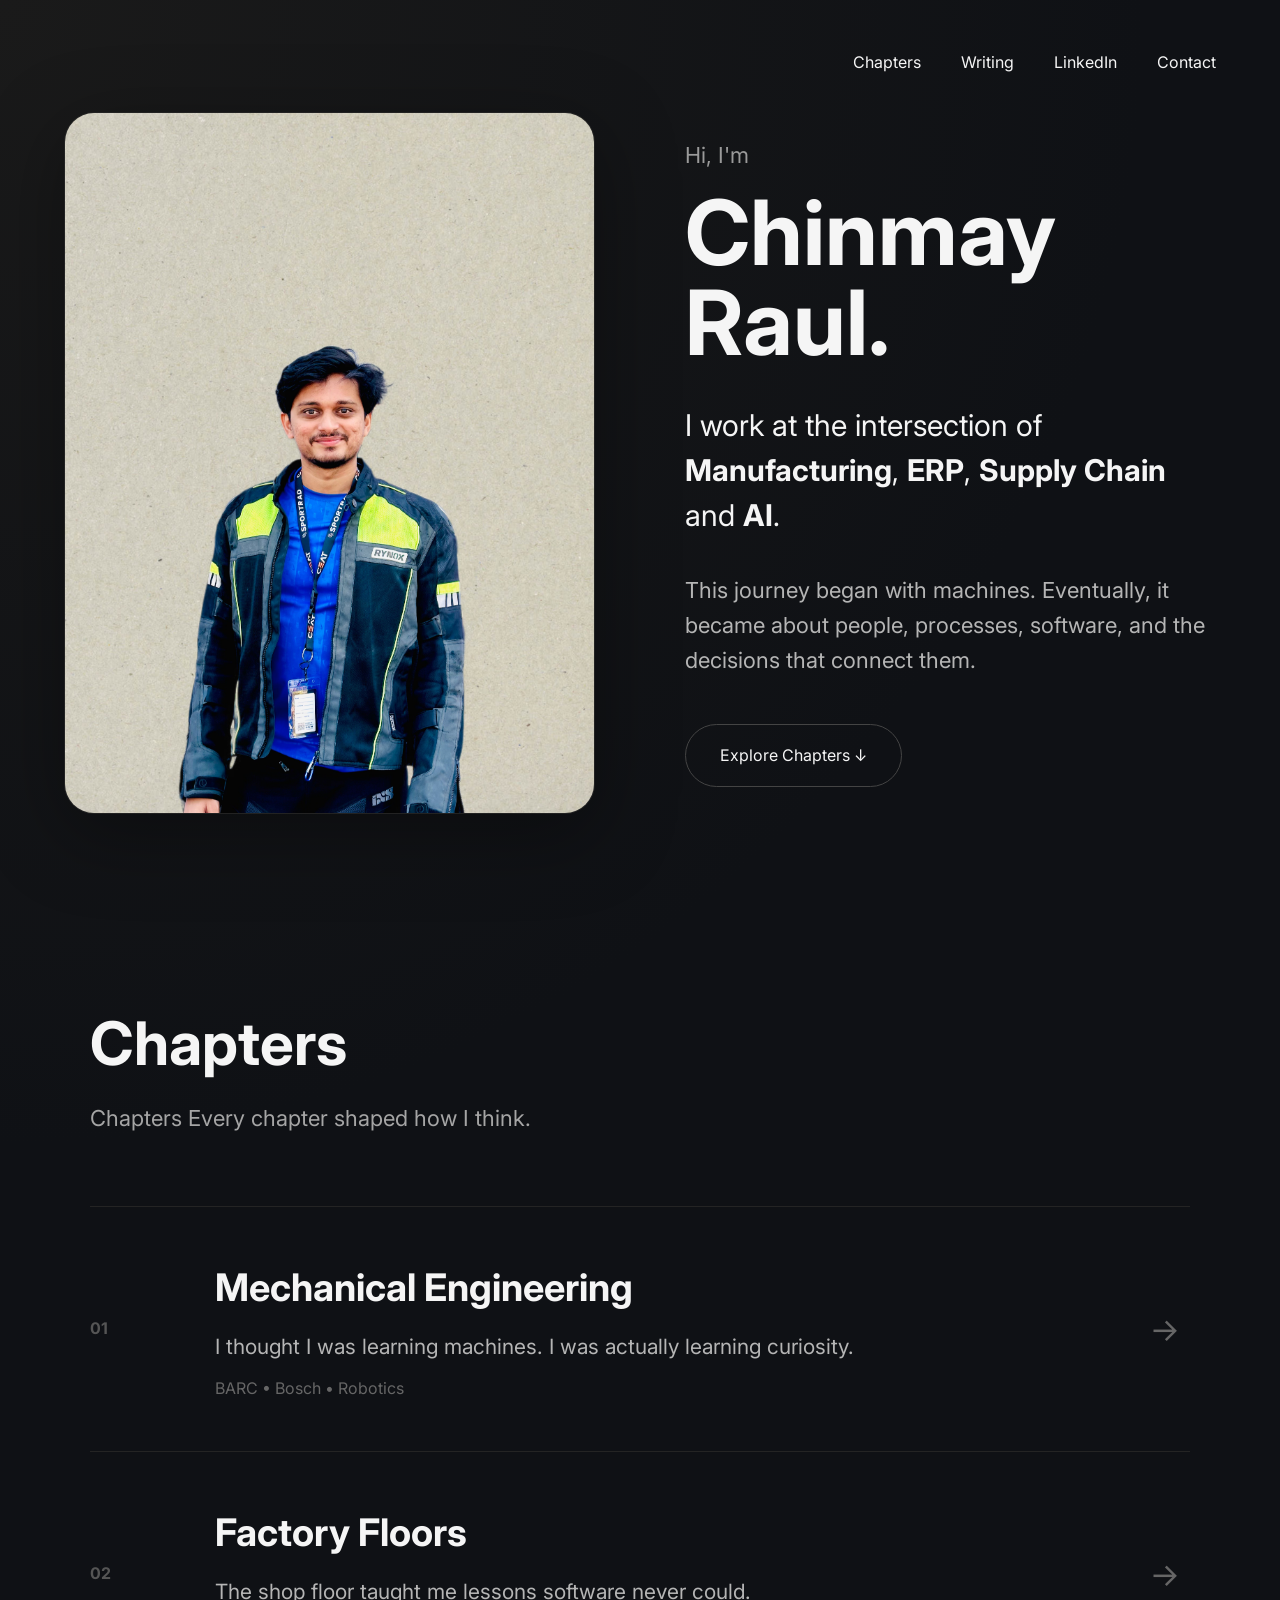
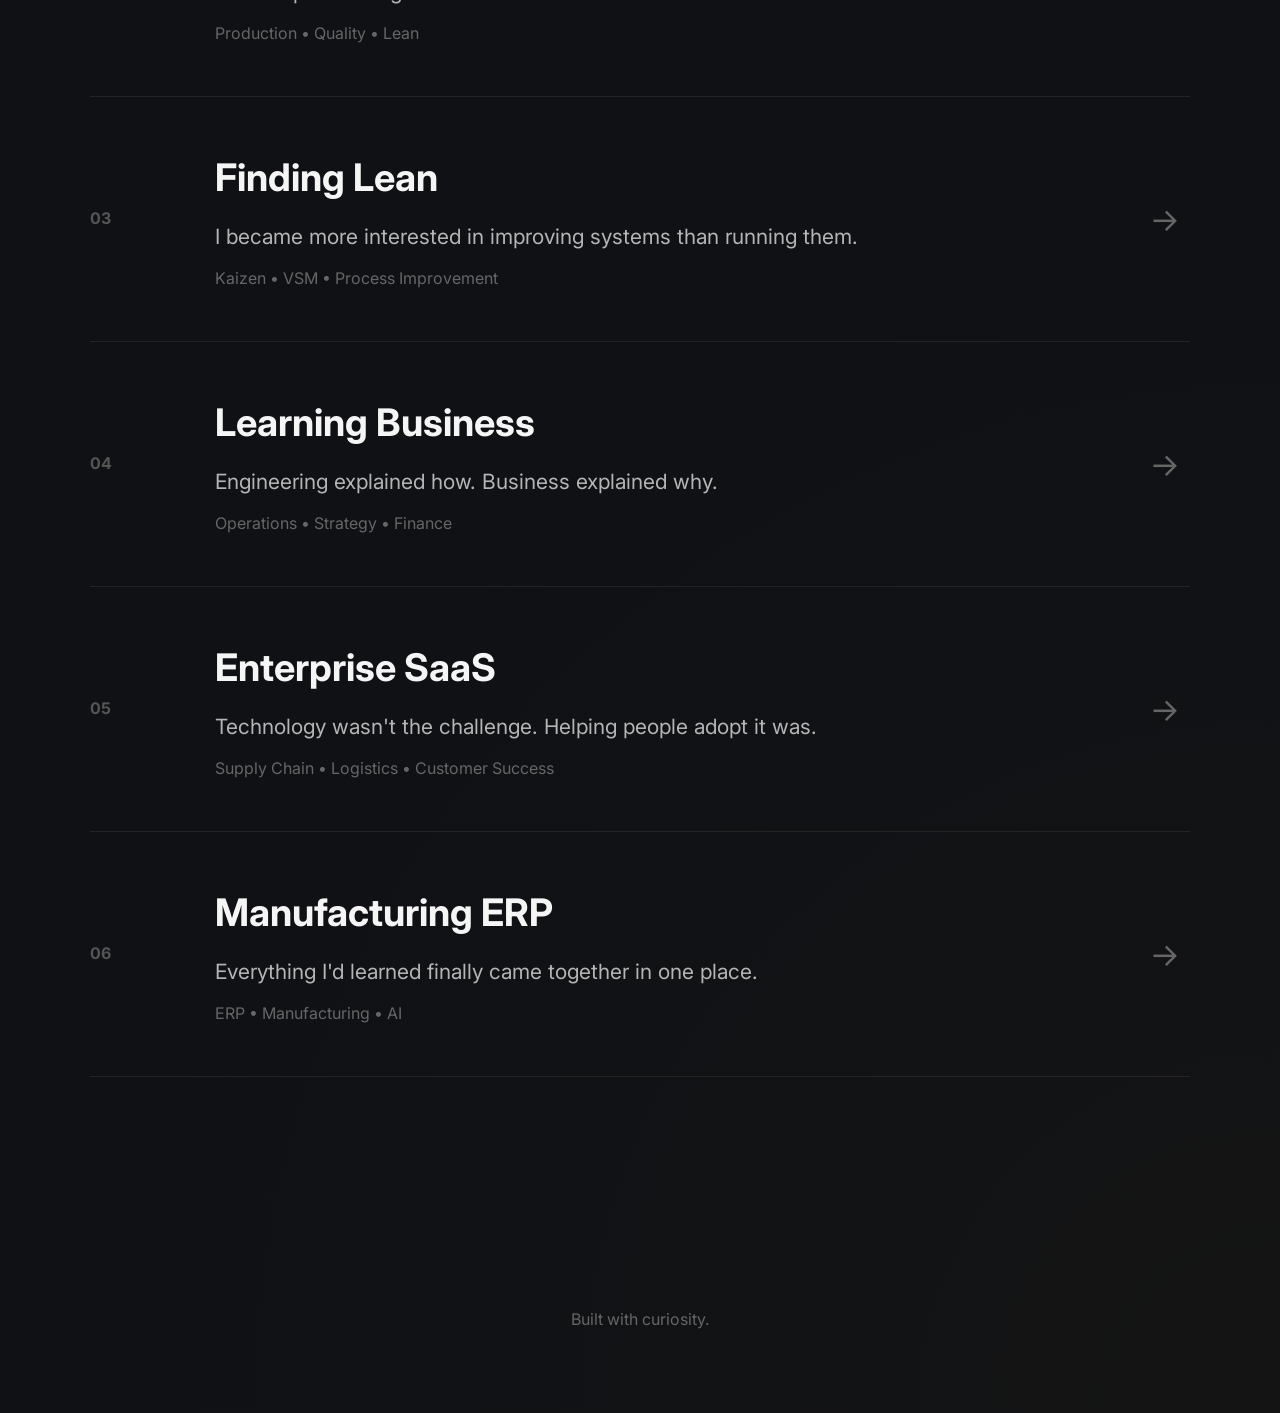
==== commit 9e7594b9: "Update homepage copy" ====
--- a/index.html
+++ b/index.html
@@ -81,10 +81,7 @@
 
         <p class="description">
 
-            My career has taken me from
-            machine shops and factory floors
-            to enterprise software used by
-            manufacturers around the world.
+            This journey began with machines. Eventually, it became about people, processes, software, and the decisions that connect them.
 
         </p>
 
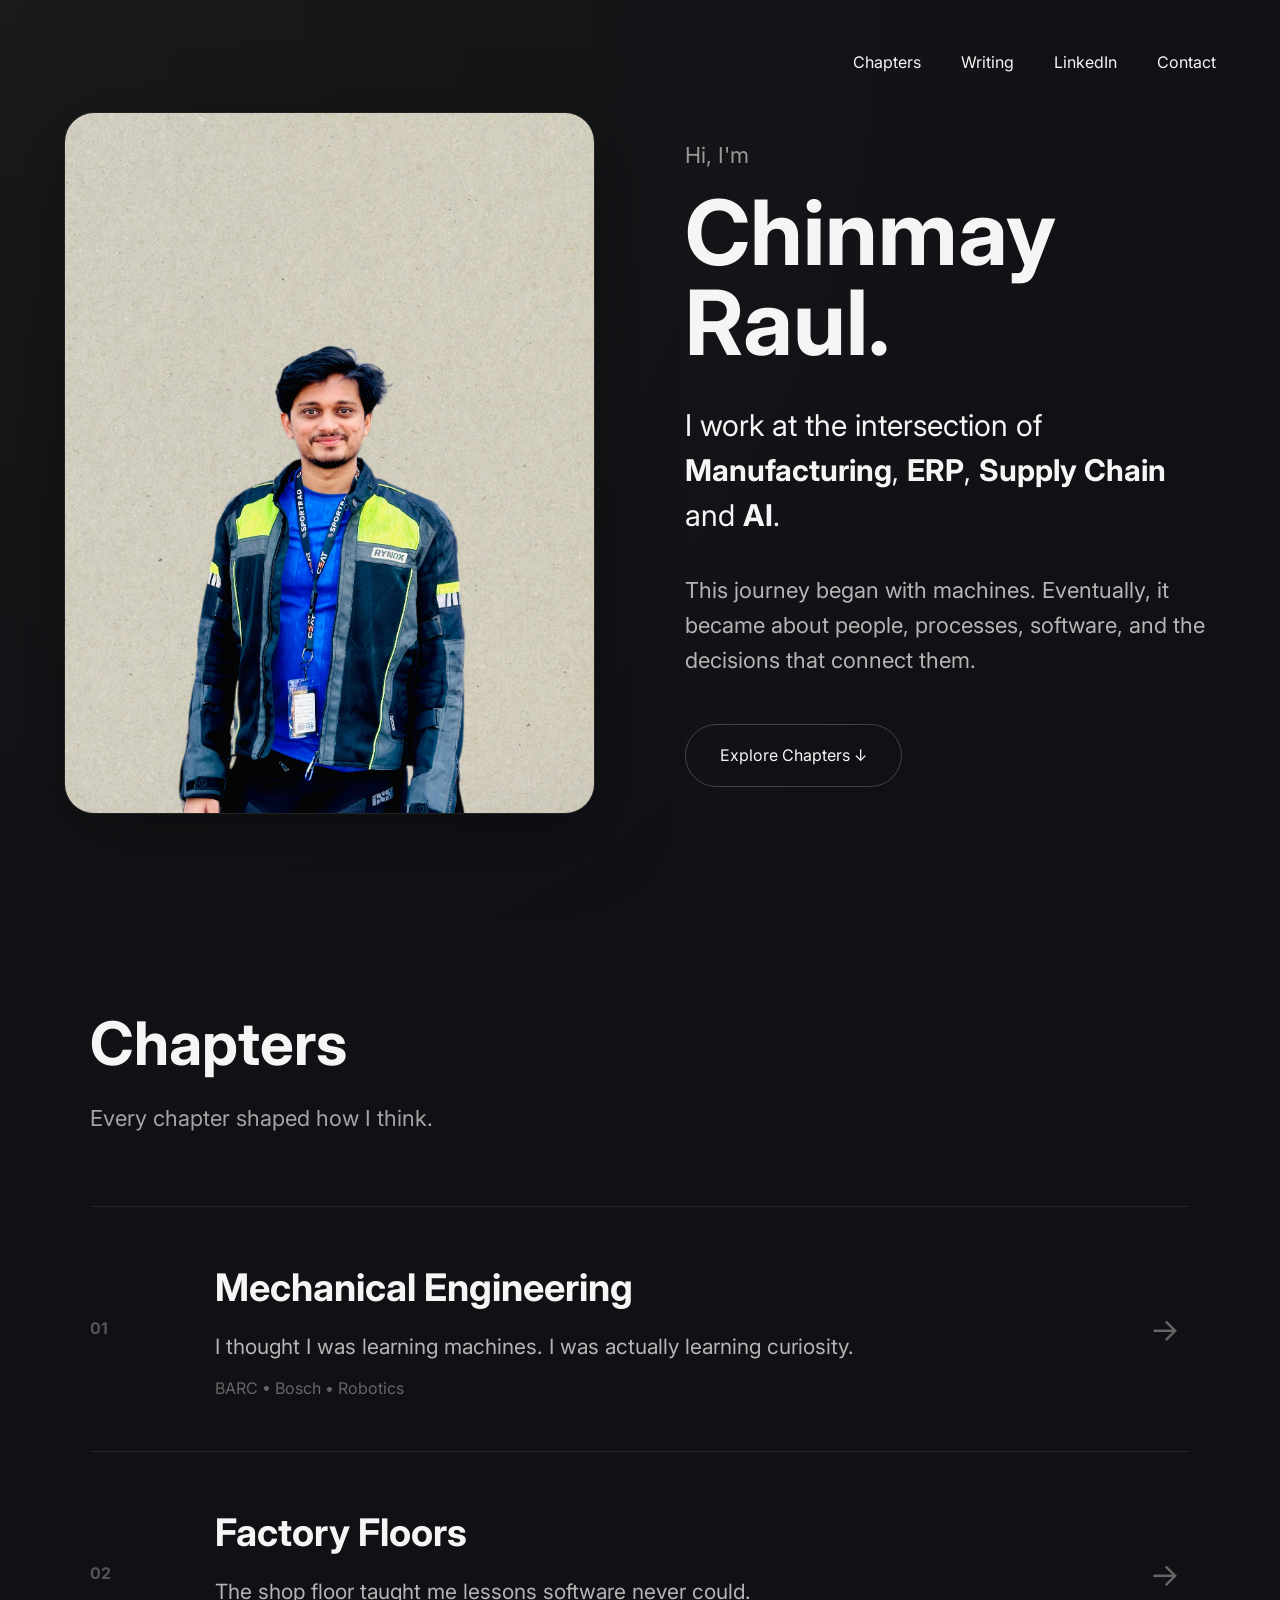
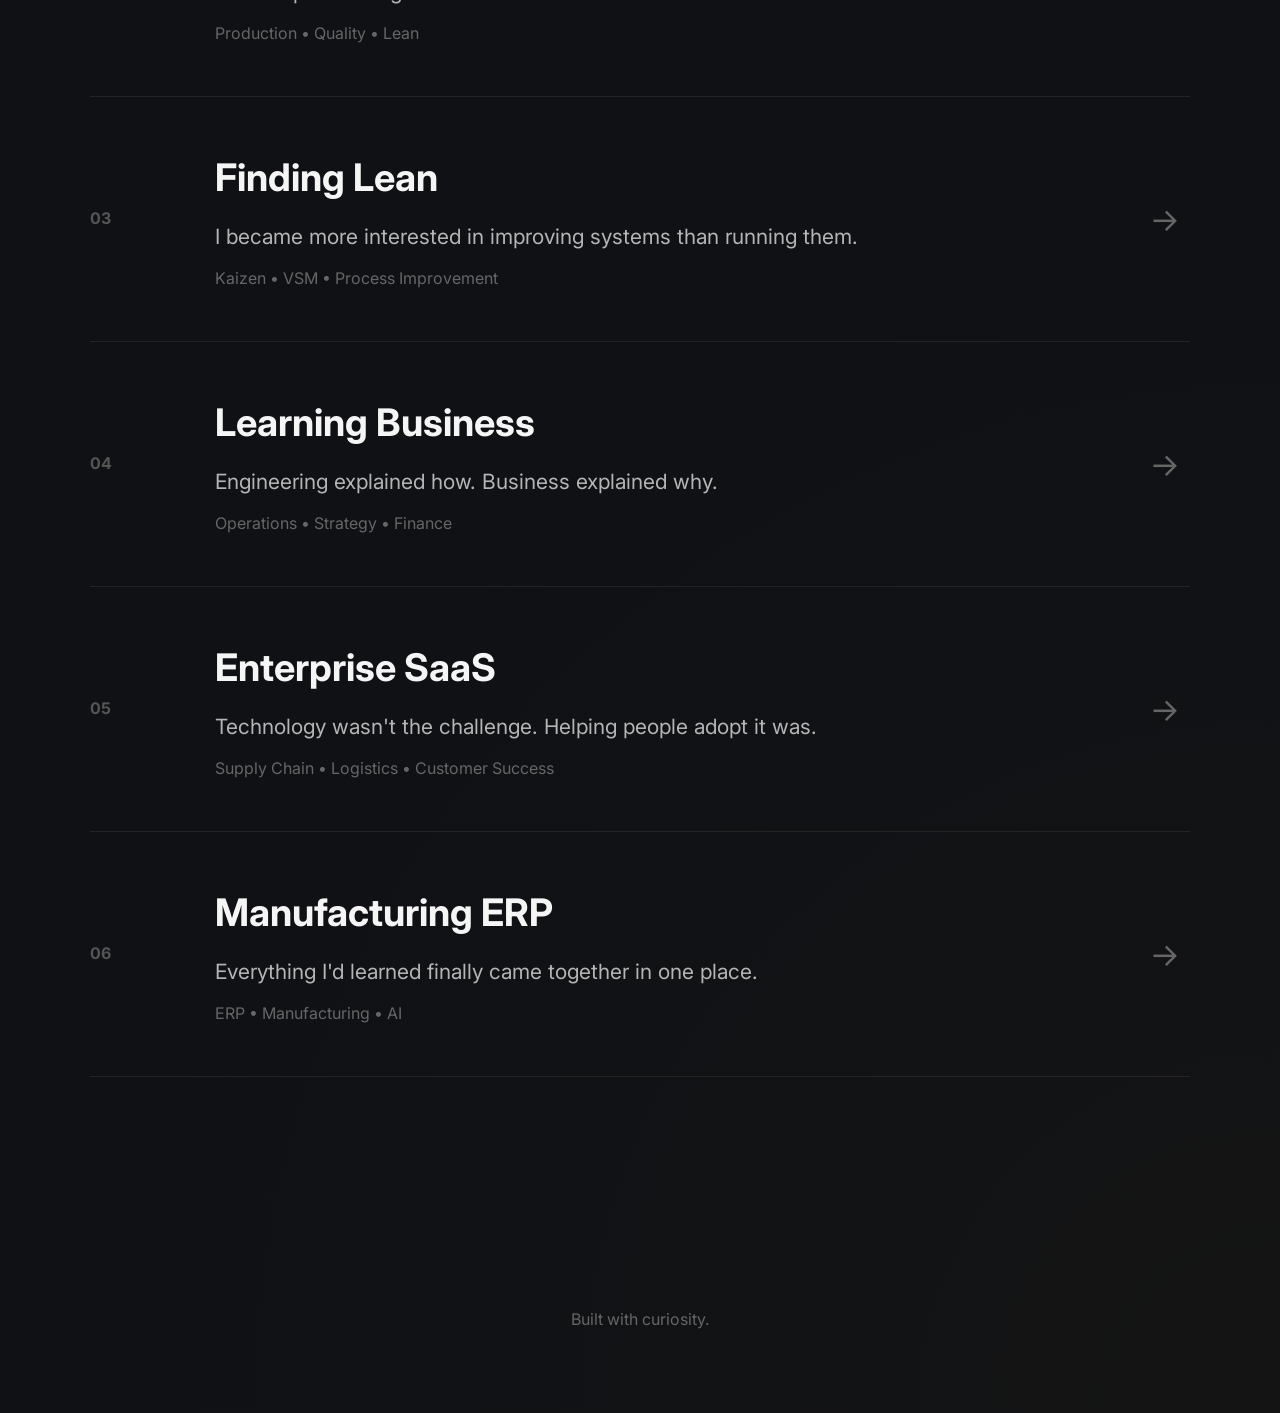
==== commit 5a01f2a1: "Remove duplicate Enterprise SaaS page" ====
--- a/index.html
+++ b/index.html
@@ -108,9 +108,6 @@
         </h2>
 
         <p>
-
-           Chapters
-
 Every chapter shaped how I think.
 
         </p>
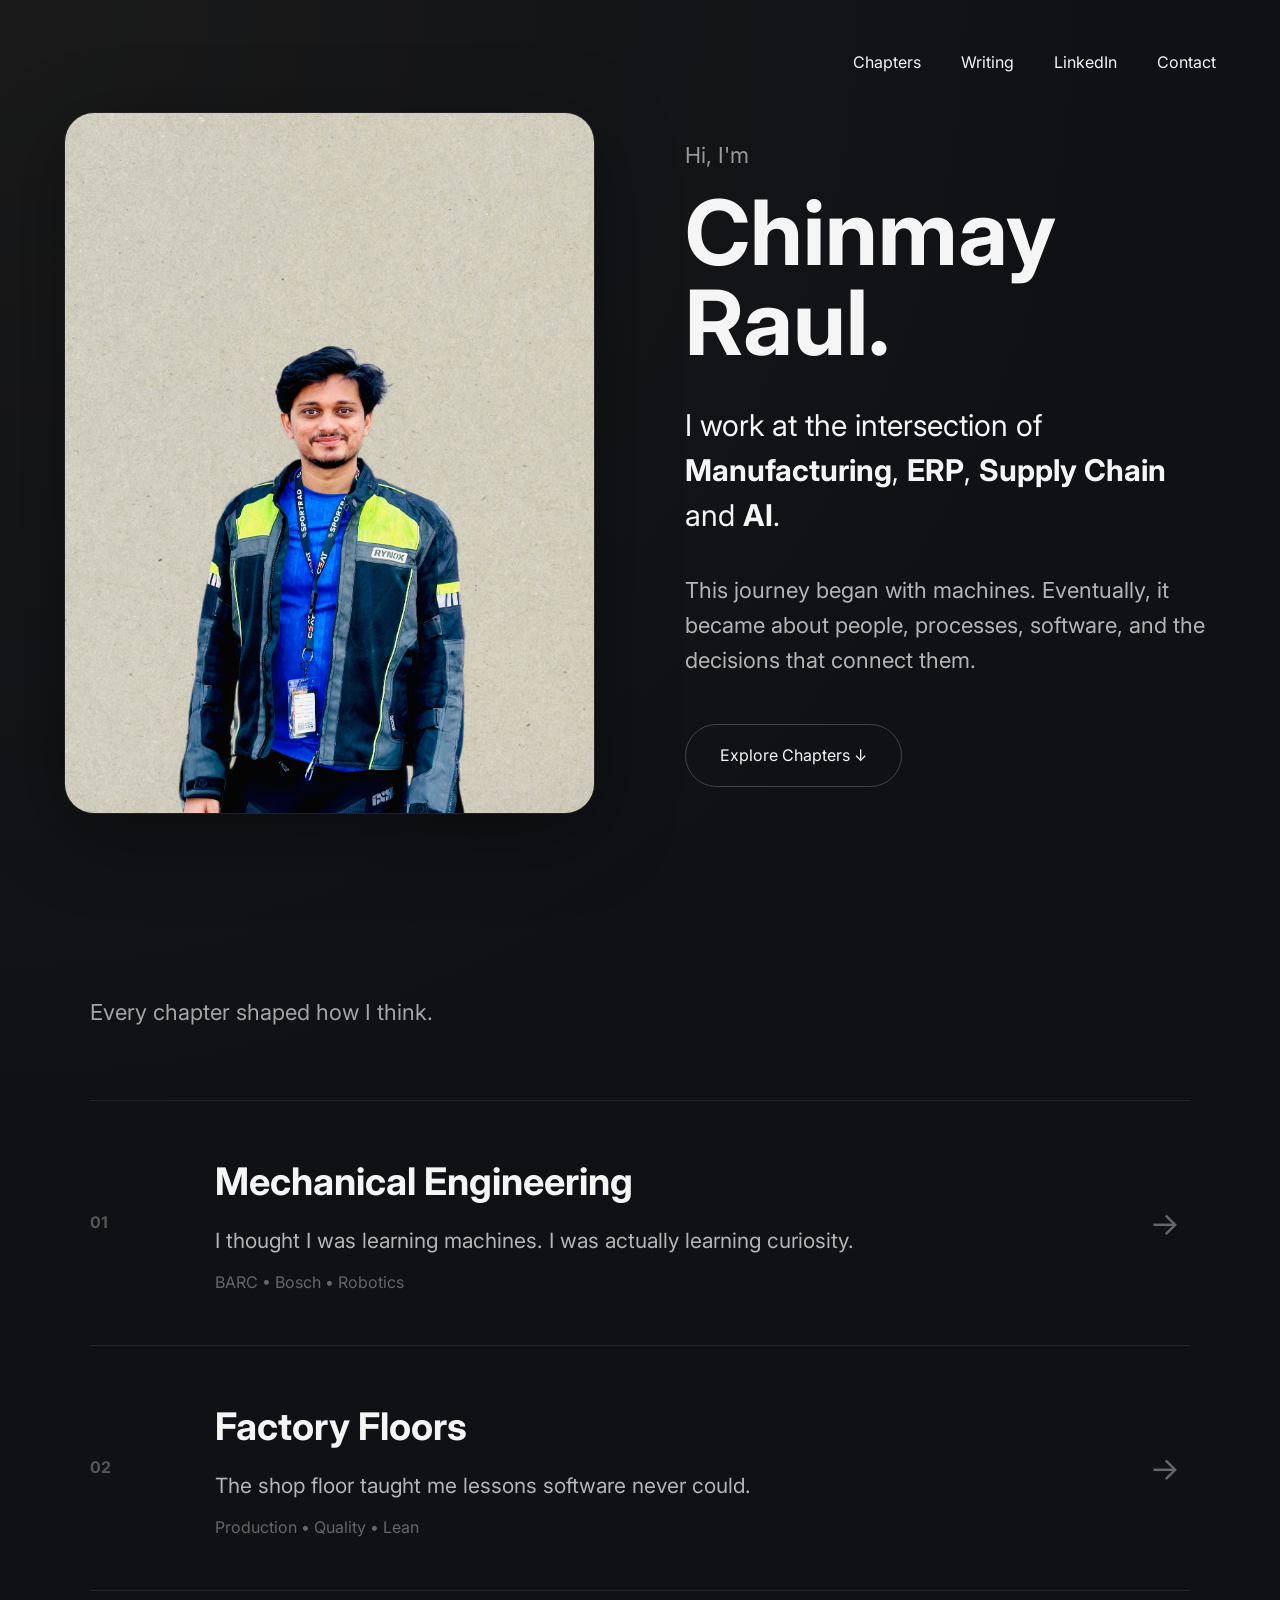
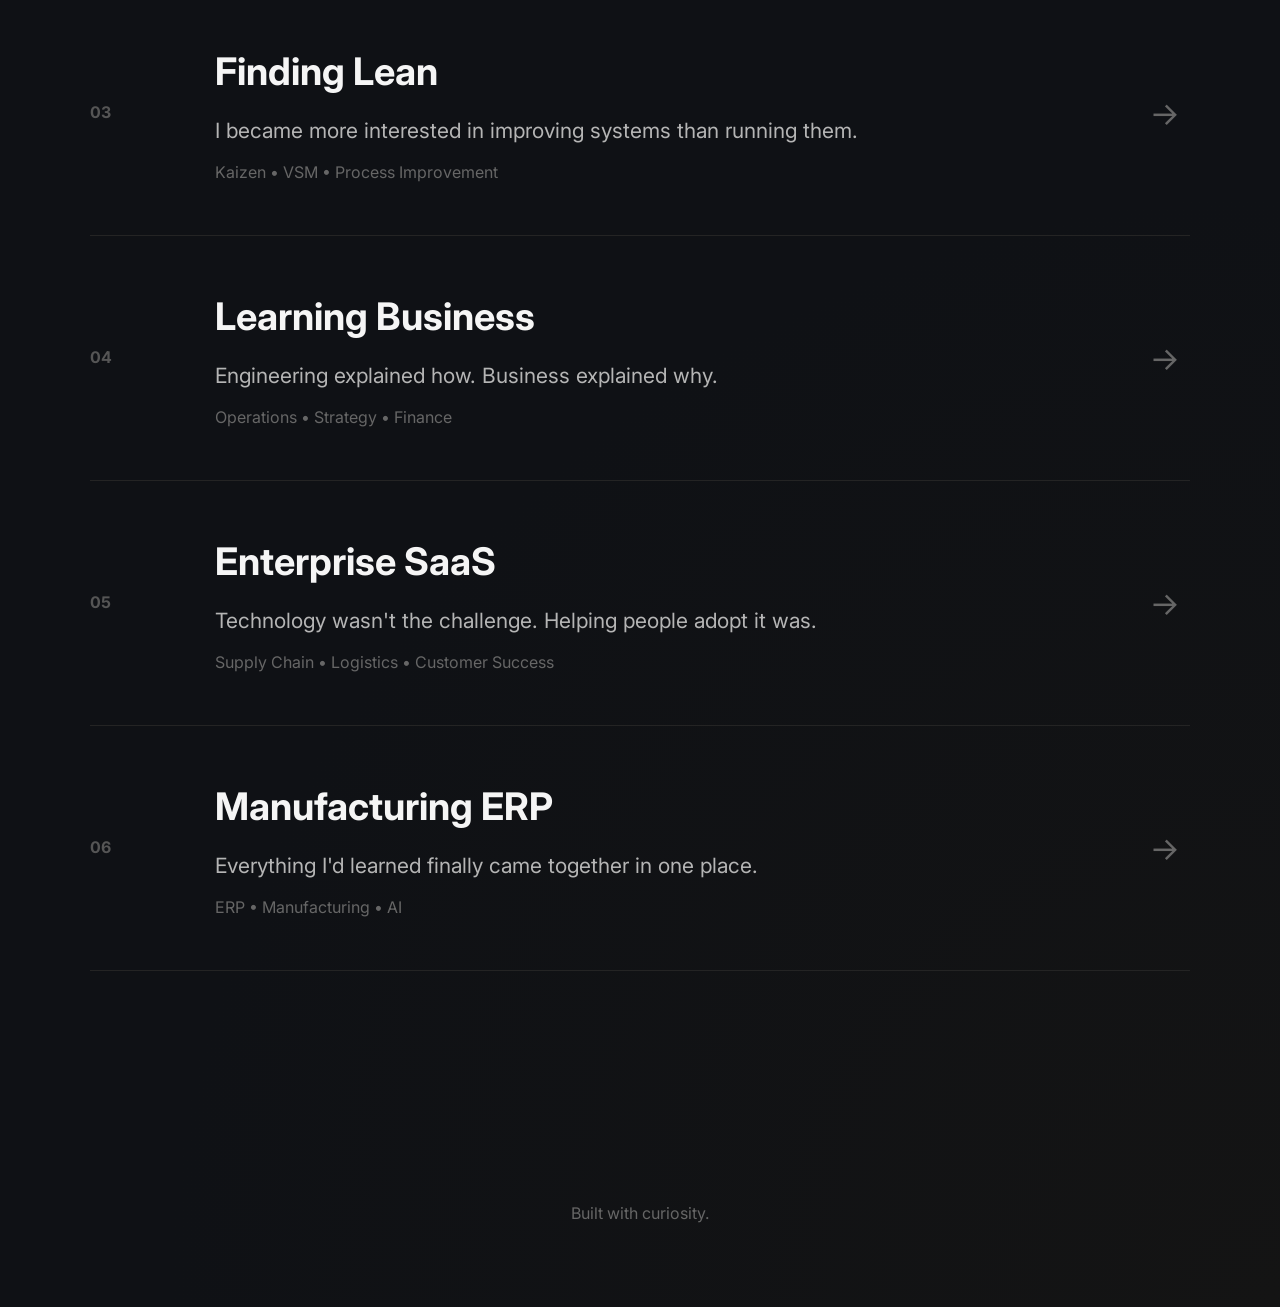
==== commit ffadafd5: "Remove chapters heading" ====
--- a/index.html
+++ b/index.html
@@ -101,11 +101,7 @@
 
     <div class="section-title">
 
-        <h2>
-
-            Chapters
-
-        </h2>
+    
 
         <p>
 Every chapter shaped how I think.
